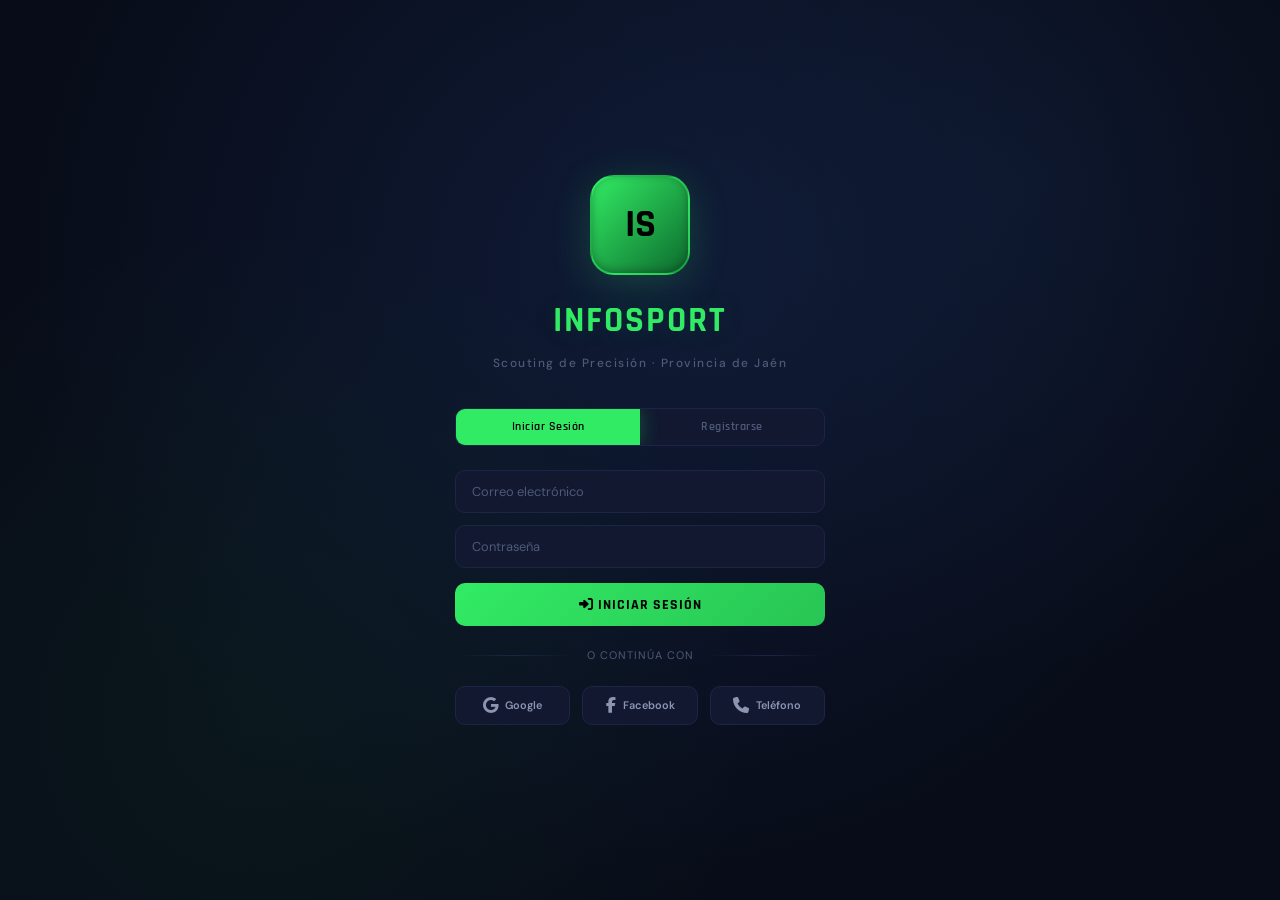
==== infosport/index.html @ 2493dd20 "feat: InfoSport v2 - Cara a Cara, Alertas Scouting, Solicitar Equipo, fondo cesped" ====
<!DOCTYPE html>
<html lang="es">
<head>
  <meta charset="UTF-8" />
  <meta name="viewport" content="width=device-width, initial-scale=1.0" />
  <title>InfoSport · Scouting de Precisión</title>
  <meta name="description" content="Plataforma de scouting de precisión y pasaporte digital para el fútbol base y sénior en la provincia de Jaén." />

  <!-- Google Fonts -->
  <link rel="preconnect" href="https://fonts.googleapis.com" />
  <link rel="preconnect" href="https://fonts.gstatic.com" crossorigin />
  <link href="https://fonts.googleapis.com/css2?family=Rajdhani:wght@400;500;600;700&family=DM+Sans:ital,opsz,wght@0,9..40,400;0,9..40,500;0,9..40,600;0,9..40,700;1,9..40,400&display=swap" rel="stylesheet" />

  <!-- Font Awesome 6 -->
  <link rel="stylesheet" href="https://cdnjs.cloudflare.com/ajax/libs/font-awesome/6.5.1/css/all.min.css" />

  <!-- App CSS -->
  <link rel="stylesheet" href="css/styles.css" />

  <!-- Favicon -->
  <link rel="icon" href="data:image/svg+xml,<svg xmlns='http://www.w3.org/2000/svg' viewBox='0 0 100 100'><text y='.9em' font-size='90'>⚽</text></svg>" />
</head>
<body>

<!-- ============ AUTH SCREEN ============ -->
<div class="auth-screen" id="auth-screen">
  <div class="auth-container">
    <div class="auth-logo">
      <div class="logo-placeholder">
        <!-- Hueco para <img src="logo.png"> -->
        IS
      </div>
      <h1>InfoSport</h1>
      <p>Scouting de Precisión · Provincia de Jaén</p>
    </div>

    <div class="auth-tabs">
      <button class="auth-tab active" data-auth-tab="login">Iniciar Sesión</button>
      <button class="auth-tab" data-auth-tab="register">Registrarse</button>
    </div>

    <!-- Login Form -->
    <form class="auth-form" id="auth-login-form">
      <input type="email" placeholder="Correo electrónico" required />
      <input type="password" placeholder="Contraseña" required />
      <button type="submit" class="auth-btn"><i class="fa-solid fa-right-to-bracket"></i> Iniciar Sesión</button>
    </form>

    <!-- Register Form (hidden initially) -->
    <form class="auth-form" id="auth-register-form" style="display:none;">
      <input type="text" placeholder="Nombre completo" required />
      <input type="email" placeholder="Correo electrónico" required />
      <input type="password" placeholder="Contraseña" required />
      <input type="password" placeholder="Confirmar contraseña" required />
      <select>
        <option value="">Selecciona tu rol</option>
        <option value="director">Director Deportivo / Club</option>
        <option value="jugador">Jugador / Familia</option>
        <option value="entrenador">Entrenador</option>
      </select>
      <button type="submit" class="auth-btn"><i class="fa-solid fa-user-plus"></i> Crear Cuenta</button>
    </form>

    <div class="auth-divider">o continúa con</div>

    <div class="auth-social">
      <button type="button" class="auth-social-btn" id="auth-google">
        <i class="fa-brands fa-google"></i>
        <span>Google</span>
      </button>
      <button type="button" class="auth-social-btn" id="auth-facebook">
        <i class="fa-brands fa-facebook-f"></i>
        <span>Facebook</span>
      </button>
      <button type="button" class="auth-social-btn" id="auth-phone">
        <i class="fa-solid fa-phone"></i>
        <span>Teléfono</span>
      </button>
    </div>
  </div>
</div>

<!-- ============ APP LAYOUT ============ -->
<div class="app-layout" style="display:none;" id="app-layout">

  <!-- ============ SIDEBAR ============ -->
  <aside class="sidebar">
    <div class="sidebar-brand">
      <div class="logo-icon">
        <!-- Hueco para <img src="logo.png" alt="InfoSport"> -->
        IS
      </div>
      <h1>InfoSport</h1>
    </div>

    <!-- Role Switcher -->
    <div class="role-switcher">
      <button class="role-btn active" data-role="director" onclick="App.switchRole('director')">
        <i class="fa-solid fa-briefcase"></i> Director
      </button>
      <button class="role-btn" data-role="jugador" onclick="App.switchRole('jugador')">
        <i class="fa-solid fa-futbol"></i> Jugador
      </button>
    </div>

    <nav class="sidebar-nav">
      <!-- Director Nav -->
      <div id="nav-director">
        <div class="nav-section-label">Principal</div>
        <div class="nav-item active" data-view="dashboard">
          <i class="fa-solid fa-gauge-high"></i>
          <span>Dashboard</span>
        </div>
        <div class="nav-item" data-view="scouting">
          <i class="fa-solid fa-binoculars"></i>
          <span>Scouting Pro</span>
          <span class="nav-badge" id="nav-badge-scouting">35</span>
        </div>

        <div class="nav-item" data-view="comparador">
          <i class="fa-solid fa-scale-balanced"></i>
          <span>Cara a Cara</span>
        </div>

        <div class="nav-section-label">Conexiones</div>
        <div class="nav-item" data-view="matchmaking">
          <i class="fa-solid fa-handshake"></i>
          <span>Matchmaking</span>
          <span class="nav-badge" id="nav-badge-matches">14</span>
        </div>

        <div class="nav-section-label">Servicios</div>
        <div class="nav-item" data-view="marketplace">
          <i class="fa-solid fa-store"></i>
          <span>Marketplace</span>
        </div>
      </div>

      <!-- Jugador Nav (hidden by default) -->
      <div id="nav-jugador" style="display:none;">
        <div class="nav-section-label">Mi Espacio</div>
        <div class="nav-item" data-view="passport">
          <i class="fa-solid fa-id-card"></i>
          <span>Mi Pasaporte</span>
        </div>
        <div class="nav-item" data-view="player-dashboard">
          <i class="fa-solid fa-chart-line"></i>
          <span>Mis Estadísticas</span>
        </div>

        <div class="nav-section-label">Conexiones</div>
        <div class="nav-item" data-view="player-matches">
          <i class="fa-solid fa-handshake"></i>
          <span>Mis Matches</span>
          <span class="nav-badge" id="nav-badge-player-matches">0</span>
        </div>

        <div class="nav-section-label">Servicios</div>
        <div class="nav-item" data-view="player-services">
          <i class="fa-solid fa-certificate"></i>
          <span>Mis Servicios</span>
        </div>
        <div class="nav-item" data-view="marketplace">
          <i class="fa-solid fa-store"></i>
          <span>Marketplace</span>
        </div>
      </div>
    </nav>

    <div class="sidebar-footer">
      <div class="user-card" id="sidebar-user-card">
        <div class="user-avatar" id="sidebar-avatar">DD</div>
        <div class="user-info">
          <div class="user-name" id="sidebar-name">Dir. Deportiva</div>
          <div class="user-role" id="sidebar-role">Real Jaén CF</div>
        </div>
      </div>
    </div>
  </aside>

  <!-- ============ MAIN CONTENT ============ -->
  <main class="main-content">

    <!-- Header -->
    <header class="top-header">
      <div class="header-left">
        <button class="hamburger" id="hamburger-btn"><i class="fa-solid fa-bars"></i></button>
        <div class="header-search">
          <i class="fa-solid fa-magnifying-glass"></i>
          <input type="text" id="global-search" placeholder="Buscar jugador por nombre..." />
        </div>
      </div>
      <div class="header-right">
        <button class="header-btn" title="Notificaciones" id="btn-notifications">
          <i class="fa-solid fa-bell"></i>
          <span class="notif-dot"></span>
        </button>
        <button class="header-btn" title="Configuración" id="btn-settings">
          <i class="fa-solid fa-gear"></i>
        </button>
      </div>
    </header>

    <!-- Page Content -->
    <div class="page-content">

      <!-- ========== DASHBOARD VIEW ========== -->
      <section class="view-section active" id="view-dashboard">
        <h2 class="page-title">Dashboard</h2>
        <p class="page-subtitle">Resumen general de la plataforma InfoSport · Provincia de Jaén</p>

        <div class="stats-row">
          <div class="stat-card">
            <div class="stat-icon green"><i class="fa-solid fa-users"></i></div>
            <div class="stat-info">
              <h3 id="stat-total">0</h3>
              <p>Jugadores Registrados</p>
              <div class="stat-trend up">↑ 18% este mes</div>
            </div>
          </div>
          <div class="stat-card">
            <div class="stat-icon blue"><i class="fa-solid fa-eye"></i></div>
            <div class="stat-info">
              <h3 id="stat-disponibles">0</h3>
              <p>Disponibles para clubes</p>
              <div class="stat-trend up">↑ 12% este mes</div>
            </div>
          </div>
          <div class="stat-card">
            <div class="stat-icon orange"><i class="fa-solid fa-medal"></i></div>
            <div class="stat-info">
              <h3 id="stat-sello">0</h3>
              <p>Sello Alto Rendimiento</p>
              <div class="stat-trend up">↑ 30% este mes</div>
            </div>
          </div>
          <div class="stat-card">
            <div class="stat-icon red"><i class="fa-solid fa-handshake"></i></div>
            <div class="stat-info">
              <h3 id="stat-matches">0</h3>
              <p>Matches Activos</p>
              <div class="stat-trend up">↑ 3 nuevos</div>
            </div>
          </div>
        </div>

        <div class="section-card">
          <div class="section-card-header">
            <h3><i class="fa-solid fa-fire"></i> Jugadores Destacados</h3>
            <button class="btn btn-sm btn-secondary" onclick="App.showView('scouting')">Ver todos <i class="fa-solid fa-arrow-right"></i></button>
          </div>
          <div class="section-card-body">
            <div class="players-grid" id="dashboard-players-grid"></div>
          </div>
        </div>
      </section>

      <!-- ========== SCOUTING VIEW ========== -->
      <section class="view-section" id="view-scouting">
        <h2 class="page-title">Buscador de Filtros Pro</h2>
        <p class="page-subtitle">El motor de scouting de precisión. Filtra por cualquier atributo técnico-deportivo.</p>

        <div class="filter-bar">
          <div class="filter-bar-title"><i class="fa-solid fa-sliders"></i> Filtros Avanzados</div>
          <div class="filter-grid">
            <div class="filter-group">
              <label>Nombre</label>
              <input type="text" id="filter-nombre" placeholder="Buscar..." />
            </div>
            <div class="filter-group">
              <label>Categoría</label>
              <select id="filter-categoria">
                <option value="">Todas</option>
                <option value="Alevín">Alevín</option>
                <option value="Infantil">Infantil</option>
                <option value="Cadete">Cadete</option>
                <option value="Juvenil">Juvenil</option>
                <option value="Sénior">Sénior</option>
              </select>
            </div>
            <div class="filter-group">
              <label>Posición</label>
              <select id="filter-posicion">
                <option value="">Todas</option>
                <option value="Portero">Portero</option>
                <option value="Central">Central</option>
                <option value="Lateral Derecho">Lateral Derecho</option>
                <option value="Lateral Izquierdo">Lateral Izquierdo</option>
                <option value="Mediocentro Defensivo">Mediocentro Defensivo</option>
                <option value="Mediocentro">Mediocentro</option>
                <option value="Interior Derecho">Interior Derecho</option>
                <option value="Interior Izquierdo">Interior Izquierdo</option>
                <option value="Mediapunta">Mediapunta</option>
                <option value="Extremo Derecho">Extremo Derecho</option>
                <option value="Extremo Izquierdo">Extremo Izquierdo</option>
                <option value="Delantero Centro">Delantero Centro</option>
                <option value="Segundo Delantero">Segundo Delantero</option>
              </select>
            </div>
            <div class="filter-group">
              <label>Localidad</label>
              <select id="filter-localidad">
                <option value="">Todas</option>
                <option value="Jaén">Jaén</option>
                <option value="Linares">Linares</option>
                <option value="Úbeda">Úbeda</option>
                <option value="Andújar">Andújar</option>
                <option value="Martos">Martos</option>
                <option value="Alcalá la Real">Alcalá la Real</option>
                <option value="Bailén">Bailén</option>
                <option value="Torredonjimeno">Torredonjimeno</option>
                <option value="La Carolina">La Carolina</option>
                <option value="Mancha Real">Mancha Real</option>
                <option value="Jódar">Jódar</option>
                <option value="Baeza">Baeza</option>
                <option value="Cazorla">Cazorla</option>
                <option value="Alcaudete">Alcaudete</option>
                <option value="Porcuna">Porcuna</option>
                <option value="Huelma">Huelma</option>
                <option value="Villacarrillo">Villacarrillo</option>
                <option value="Mengíbar">Mengíbar</option>
                <option value="Torreperogil">Torreperogil</option>
                <option value="Quesada">Quesada</option>
                <option value="Arjona">Arjona</option>
                <option value="Lopera">Lopera</option>
                <option value="Torredelcampo">Torredelcampo</option>
                <option value="Santisteban del Puerto">Santisteban del Puerto</option>
                <option value="Beas de Segura">Beas de Segura</option>
                <option value="Sabiote">Sabiote</option>
                <option value="Guarromán">Guarromán</option>
              </select>
            </div>
            <div class="filter-group">
              <label>Pierna</label>
              <select id="filter-pierna">
                <option value="">Todas</option>
                <option value="Derecha">Derecha</option>
                <option value="Izquierda">Izquierda</option>
                <option value="Ambidiestro">Ambidiestro</option>
              </select>
            </div>
            <div class="filter-group">
              <label>Sello</label>
              <select id="filter-sello">
                <option value="">Todos</option>
                <option value="gold">Alto Rendimiento</option>
                <option value="silver">En seguimiento</option>
                <option value="none">Sin sello</option>
              </select>
            </div>
            <div class="filter-group">
              <label>Goles mínimos</label>
              <input type="number" id="filter-goles-min" placeholder="0" min="0" />
            </div>
            <div class="filter-group">
              <label>Edad mínima</label>
              <input type="number" id="filter-edad-min" placeholder="12" min="8" max="40" />
            </div>
            <div class="filter-group">
              <label>Edad máxima</label>
              <input type="number" id="filter-edad-max" placeholder="35" min="8" max="40" />
            </div>
            <div class="filter-group" style="display:flex;align-items:flex-end;gap:0.5rem;padding-bottom:0.15rem;">
              <label class="toggle-switch">
                <input type="checkbox" id="filter-disponible" />
                <span class="toggle-slider"></span>
                <span class="toggle-label">Solo disponibles</span>
              </label>
            </div>
          </div>
          <div class="filter-actions">
            <button class="btn btn-primary" id="btn-filter-search"><i class="fa-solid fa-magnifying-glass"></i> Buscar</button>
            <button class="btn btn-secondary" id="btn-filter-reset"><i class="fa-solid fa-rotate-left"></i> Limpiar</button>
            <button class="btn btn-blue" id="btn-create-alert"><i class="fa-solid fa-bell"></i> Crear Alerta de Scouting</button>
          </div>
        </div>

        <!-- Active Scouting Alerts -->
        <div id="scouting-alerts-container" style="margin-bottom:1.25rem;"></div>

        <div class="results-info">
          <div class="results-count" id="results-count">Se encontraron <strong>0</strong> jugadores</div>
        </div>
        <div class="players-grid" id="scouting-players-grid"></div>
      </section>

      <!-- ========== COMPARADOR (CARA A CARA) VIEW ========== -->
      <section class="view-section" id="view-comparador"></section>

      <!-- ========== PROFILE VIEW ========== -->
      <section class="view-section" id="view-profile"></section>

      <!-- ========== MATCHMAKING VIEW ========== -->
      <section class="view-section" id="view-matchmaking">
        <h2 class="page-title">Zona de Contacto</h2>
        <p class="page-subtitle">Matchmaking entre jugadores y clubes. Gestiona solicitudes y chats privados.</p>

        <div class="stats-row" style="margin-bottom:1.5rem;" id="matchmaking-stats-row"></div>
        <div class="matchmaking-grid" id="matchmaking-grid-view"></div>
      </section>

      <!-- ========== MARKETPLACE VIEW ========== -->
      <section class="view-section" id="view-marketplace">
        <h2 class="page-title">Directorio de Servicios InfoSport</h2>
        <p class="page-subtitle">Servicios técnico-deportivos de partners certificados. Contrátalos para desbloquear el Sello de Alto Rendimiento.</p>

        <div class="stats-row" style="margin-bottom:1.5rem;">
          <div class="stat-card">
            <div class="stat-icon green"><i class="fa-solid fa-store"></i></div>
            <div class="stat-info"><h3>6</h3><p>Servicios disponibles</p></div>
          </div>
          <div class="stat-card">
            <div class="stat-icon blue"><i class="fa-solid fa-handshake-angle"></i></div>
            <div class="stat-info"><h3>6</h3><p>Partners certificados</p></div>
          </div>
          <div class="stat-card">
            <div class="stat-icon orange"><i class="fa-solid fa-lock-open"></i></div>
            <div class="stat-info"><h3>3</h3><p>Desbloquean Sello</p></div>
          </div>
        </div>
        <div class="marketplace-grid" id="marketplace-grid"></div>
      </section>

      <!-- ========== PLAYER PASSPORT VIEW ========== -->
      <section class="view-section" id="view-passport"></section>

      <!-- ========== PLAYER DASHBOARD VIEW ========== -->
      <section class="view-section" id="view-player-dashboard"></section>

      <!-- ========== PLAYER MATCHES VIEW ========== -->
      <section class="view-section" id="view-player-matches"></section>

      <!-- ========== PLAYER SERVICES VIEW ========== -->
      <section class="view-section" id="view-player-services"></section>

      <!-- ========== LEGAL VIEW ========== -->
      <section class="view-section" id="view-legal">
        <button class="back-btn" onclick="App.goBack()"><i class="fa-solid fa-arrow-left"></i> Volver</button>
        <h2 class="page-title">Aviso Legal</h2>
        <p class="page-subtitle">Información legal, privacidad y condiciones de uso de InfoSport.</p>

        <div class="section-card">
          <div class="section-card-body">
            <div class="legal-content">

              <h2><i class="fa-solid fa-building"></i> Quiénes Somos</h2>
              <p>InfoSport es una plataforma digital de scouting de precisión y pasaporte deportivo, diseñada para conectar a jugadores, clubes, entrenadores y profesionales del fútbol base y sénior en la provincia de Jaén (Andalucía, España).</p>
              <p>Nuestra misión es democratizar el acceso a las oportunidades deportivas, proporcionando herramientas tecnológicas de nivel profesional que permitan a cada jugador, independientemente de su localidad o recursos, ser visible para los clubes y acceder a servicios técnico-deportivos de calidad.</p>
              <p>InfoSport nace con la vocación de transformar el ecosistema del fútbol provincial, aportando transparencia, datos y tecnología al proceso de captación y desarrollo de talento.</p>

              <h2><i class="fa-solid fa-copyright"></i> Derechos de Autor (Copyright)</h2>
              <p>© 2026 InfoSport. Todos los derechos reservados.</p>
              <p>El contenido de esta plataforma, incluyendo pero no limitado a: textos, gráficos, logotipos, iconos, imágenes, clips de audio y vídeo, compilaciones de datos, software y su diseño, está protegido por las leyes de propiedad intelectual e industrial vigentes en España y en la Unión Europea.</p>
              <p>Queda expresamente prohibida la reproducción, distribución, comunicación pública o transformación, total o parcial, del contenido de esta plataforma sin la autorización expresa y por escrito de InfoSport, salvo en los casos previstos legalmente.</p>
              <h3>Marcas registradas</h3>
              <p>InfoSport, el logotipo de InfoSport, "Scouting de Precisión", "Pasaporte Digital" y "Sello de Alto Rendimiento" son marcas o denominaciones de InfoSport. El uso no autorizado de estas marcas está prohibido.</p>

              <h2><i class="fa-solid fa-shield-halved"></i> Política de Privacidad</h2>
              <p>En InfoSport nos tomamos muy en serio la protección de los datos personales de nuestros usuarios. Esta política describe cómo recopilamos, usamos, almacenamos y protegemos la información personal, en cumplimiento del Reglamento General de Protección de Datos (RGPD - UE 2016/679) y la Ley Orgánica 3/2018 de Protección de Datos Personales y garantía de los derechos digitales (LOPDGDD).</p>

              <h3>Responsable del tratamiento</h3>
              <p>InfoSport · Provincia de Jaén, Andalucía, España.<br>Contacto de protección de datos: <a href="mailto:privacidad@infosport.es">privacidad@infosport.es</a></p>

              <h3>Datos que recopilamos</h3>
              <ul>
                <li><strong>Datos de identificación:</strong> Nombre, apellidos, fecha de nacimiento, localidad, fotografía (opcional).</li>
                <li><strong>Datos deportivos:</strong> Posición, categoría, historial de equipos, estadísticas de rendimiento, valoraciones de entrenadores, multimedia deportiva.</li>
                <li><strong>Datos de contacto:</strong> Correo electrónico, teléfono (opcional).</li>
                <li><strong>Datos de navegación:</strong> Dirección IP, tipo de navegador, páginas visitadas, hora de acceso (con fines analíticos y de seguridad).</li>
                <li><strong>Datos de clubes:</strong> Nombre del club, categorías, necesidades de plantilla, datos de contacto del responsable deportivo.</li>
              </ul>

              <h3>Finalidad del tratamiento</h3>
              <ul>
                <li>Gestión de perfiles deportivos (pasaporte digital del jugador).</li>
                <li>Funcionamiento del sistema de matchmaking entre jugadores y clubes.</li>
                <li>Prestación de servicios de scouting y análisis deportivo.</li>
                <li>Gestión del Marketplace de servicios técnico-deportivos.</li>
                <li>Comunicaciones relacionadas con la plataforma y sus servicios.</li>
                <li>Mejora continua de la experiencia de usuario y la plataforma.</li>
              </ul>

              <h3>Base legal del tratamiento</h3>
              <p>El tratamiento de datos se fundamenta en: (a) el consentimiento del usuario al registrarse y aceptar estas condiciones; (b) la ejecución del contrato de prestación de servicios; (c) el interés legítimo de InfoSport en mejorar sus servicios.</p>

              <h3>Conservación de datos</h3>
              <p>Los datos personales se conservarán mientras el usuario mantenga su cuenta activa en la plataforma. Una vez solicitada la baja, los datos serán eliminados en un plazo máximo de 30 días, salvo que exista obligación legal de conservarlos durante un período determinado.</p>

              <h3>Derechos del usuario</h3>
              <p>De conformidad con el RGPD, los usuarios tienen derecho a:</p>
              <ul>
                <li><strong>Acceso:</strong> Conocer qué datos personales se tratan.</li>
                <li><strong>Rectificación:</strong> Corregir datos inexactos o incompletos.</li>
                <li><strong>Supresión:</strong> Solicitar la eliminación de sus datos ("derecho al olvido").</li>
                <li><strong>Limitación:</strong> Restringir el tratamiento en determinadas circunstancias.</li>
                <li><strong>Portabilidad:</strong> Recibir sus datos en un formato estructurado e interoperable.</li>
                <li><strong>Oposición:</strong> Oponerse al tratamiento de sus datos por motivos legítimos.</li>
              </ul>
              <p>Para ejercer cualquiera de estos derechos, contacte con nosotros en: <a href="mailto:privacidad@infosport.es">privacidad@infosport.es</a></p>

              <h2><i class="fa-solid fa-database"></i> Manejo de Datos de Jugadores y Clubes</h2>
              <p>InfoSport actúa como plataforma intermediaria que facilita la conexión entre jugadores y clubes. En este contexto:</p>
              <ul>
                <li>Los datos deportivos de los jugadores (estadísticas, valoraciones, multimedia) son proporcionados por los propios usuarios, sus tutores legales (en el caso de menores) o por los clubes/entrenadores autorizados.</li>
                <li>Los jugadores tienen control total sobre la visibilidad de su perfil. Pueden activar o desactivar su visibilidad para los clubes en cualquier momento.</li>
                <li>Las valoraciones del "Muro del Entrenador" solo se publican con conocimiento del jugador y/o sus tutores.</li>
                <li>El sistema de matchmaking nunca comparte datos de contacto personales sin el consentimiento explícito de ambas partes.</li>
                <li>Los datos de menores de edad (menores de 14 años según la LOPDGDD) requieren el consentimiento expreso de sus padres o tutores legales para su tratamiento.</li>
                <li>InfoSport no vende ni cede datos personales a terceros con fines comerciales.</li>
              </ul>

              <h3>Seguridad de los datos</h3>
              <p>InfoSport implementa medidas técnicas y organizativas apropiadas para garantizar la seguridad de los datos personales, incluyendo cifrado de datos en tránsito (SSL/TLS), control de accesos, copias de seguridad periódicas y auditorías de seguridad.</p>

              <h3>Cookies</h3>
              <p>Esta plataforma utiliza cookies técnicas necesarias para su funcionamiento. No se utilizan cookies de seguimiento publicitario de terceros. Las cookies de análisis, en caso de implementarse, serán anonimizadas y solo se activarán con el consentimiento previo del usuario.</p>

              <p style="margin-top:2rem;padding:1rem;background:rgba(50,235,100,0.06);border:1px solid rgba(50,235,100,0.15);border-radius:8px;font-size:0.8rem;color:var(--text-secondary);">
                <strong style="color:var(--accent);">Última actualización:</strong> 8 de marzo de 2026. InfoSport se reserva el derecho de modificar esta política de privacidad y aviso legal para adaptarla a cambios legislativos o de funcionalidad. Cualquier modificación será comunicada a los usuarios a través de la plataforma.
              </p>
            </div>
          </div>
        </div>
      </section>

    </div><!-- .page-content -->

    <!-- Footer -->
    <footer class="app-footer">
      <span>© 2026 InfoSport · Scouting de Precisión · Provincia de Jaén</span>
      &nbsp;·&nbsp;
      <a href="#" onclick="App.showView('legal'); return false;">Aviso Legal</a>
    </footer>

  </main>
</div><!-- .app-layout -->

<!-- ============ NOTIFICATIONS PANEL ============ -->
<div class="notifications-backdrop" id="notifications-backdrop"></div>
<div class="notifications-panel" id="notifications-panel">
  <div class="notifications-header">
    <h3><i class="fa-solid fa-bell"></i> Notificaciones</h3>
    <button class="notifications-close" id="notifications-close">&times;</button>
  </div>
  <div class="notifications-list" id="notifications-list"></div>
</div>

<!-- ============ SETTINGS OVERLAY ============ -->
<div class="settings-overlay" id="settings-overlay">
  <div class="settings-panel">
    <div class="settings-header">
      <h2><i class="fa-solid fa-gear"></i> Configuración</h2>
      <button class="settings-close" id="settings-close">&times;</button>
    </div>
    <div class="settings-body">
      <div class="settings-section">
        <div class="settings-section-title">Cuenta</div>
        <div class="settings-item">
          <div class="settings-item-info">
            <i class="fa-solid fa-user"></i>
            <div><div class="item-label">Perfil</div><div class="item-desc">Nombre, foto y datos de cuenta</div></div>
          </div>
          <div class="settings-item-action"><i class="fa-solid fa-chevron-right"></i></div>
        </div>
        <div class="settings-item">
          <div class="settings-item-info">
            <i class="fa-solid fa-envelope"></i>
            <div><div class="item-label">Correo electrónico</div><div class="item-desc">direccion@realjean.es</div></div>
          </div>
          <div class="settings-item-action"><i class="fa-solid fa-chevron-right"></i></div>
        </div>
        <div class="settings-item">
          <div class="settings-item-info">
            <i class="fa-solid fa-key"></i>
            <div><div class="item-label">Cambiar contraseña</div><div class="item-desc">Actualiza tu contraseña de acceso</div></div>
          </div>
          <div class="settings-item-action"><i class="fa-solid fa-chevron-right"></i></div>
        </div>
      </div>

      <div class="settings-section">
        <div class="settings-section-title">Notificaciones</div>
        <div class="settings-item">
          <div class="settings-item-info">
            <i class="fa-solid fa-bell"></i>
            <div><div class="item-label">Push notifications</div><div class="item-desc">Recibir avisos en el navegador</div></div>
          </div>
          <div class="settings-item-action">
            <label class="toggle-switch"><input type="checkbox" checked /><span class="toggle-slider"></span></label>
          </div>
        </div>
        <div class="settings-item">
          <div class="settings-item-info">
            <i class="fa-solid fa-envelope-open"></i>
            <div><div class="item-label">Notificaciones por email</div><div class="item-desc">Resumen diario de actividad</div></div>
          </div>
          <div class="settings-item-action">
            <label class="toggle-switch"><input type="checkbox" /><span class="toggle-slider"></span></label>
          </div>
        </div>
        <div class="settings-item">
          <div class="settings-item-info">
            <i class="fa-solid fa-handshake"></i>
            <div><div class="item-label">Alertas de matchmaking</div><div class="item-desc">Nuevas solicitudes y matches</div></div>
          </div>
          <div class="settings-item-action">
            <label class="toggle-switch"><input type="checkbox" checked /><span class="toggle-slider"></span></label>
          </div>
        </div>
      </div>

      <div class="settings-section">
        <div class="settings-section-title">Privacidad</div>
        <div class="settings-item">
          <div class="settings-item-info">
            <i class="fa-solid fa-eye"></i>
            <div><div class="item-label">Visibilidad del perfil</div><div class="item-desc">Controla quién puede ver tu información</div></div>
          </div>
          <div class="settings-item-action">
            <select><option>Público</option><option>Solo clubes</option><option>Privado</option></select>
          </div>
        </div>
        <div class="settings-item">
          <div class="settings-item-info">
            <i class="fa-solid fa-shield-halved"></i>
            <div><div class="item-label">Datos deportivos</div><div class="item-desc">Compartir estadísticas con clubes</div></div>
          </div>
          <div class="settings-item-action">
            <label class="toggle-switch"><input type="checkbox" checked /><span class="toggle-slider"></span></label>
          </div>
        </div>
        <div class="settings-item">
          <div class="settings-item-info">
            <i class="fa-solid fa-download"></i>
            <div><div class="item-label">Exportar mis datos</div><div class="item-desc">Descarga toda tu información (RGPD)</div></div>
          </div>
          <div class="settings-item-action"><i class="fa-solid fa-chevron-right"></i></div>
        </div>
      </div>

      <div class="settings-section">
        <div class="settings-section-title">Apariencia</div>
        <div class="settings-item">
          <div class="settings-item-info">
            <i class="fa-solid fa-palette"></i>
            <div><div class="item-label">Tema</div><div class="item-desc">Modo oscuro por defecto</div></div>
          </div>
          <div class="settings-item-action">
            <select><option>Oscuro</option><option>Claro</option><option>Sistema</option></select>
          </div>
        </div>
        <div class="settings-item">
          <div class="settings-item-info">
            <i class="fa-solid fa-language"></i>
            <div><div class="item-label">Idioma</div><div class="item-desc">Idioma de la interfaz</div></div>
          </div>
          <div class="settings-item-action">
            <select><option>Español</option><option>English</option></select>
          </div>
        </div>
      </div>

      <div class="settings-section">
        <div class="settings-section-title">Soporte</div>
        <div class="settings-item">
          <div class="settings-item-info">
            <i class="fa-solid fa-circle-question"></i>
            <div><div class="item-label">Centro de ayuda</div><div class="item-desc">Preguntas frecuentes y tutoriales</div></div>
          </div>
          <div class="settings-item-action"><i class="fa-solid fa-chevron-right"></i></div>
        </div>
        <div class="settings-item">
          <div class="settings-item-info">
            <i class="fa-solid fa-bug"></i>
            <div><div class="item-label">Reportar un problema</div><div class="item-desc">Enviar feedback al equipo técnico</div></div>
          </div>
          <div class="settings-item-action"><i class="fa-solid fa-chevron-right"></i></div>
        </div>
        <div class="settings-item">
          <div class="settings-item-info">
            <i class="fa-solid fa-scale-balanced"></i>
            <div><div class="item-label">Aviso legal</div><div class="item-desc">Privacidad, copyright y condiciones</div></div>
          </div>
          <div class="settings-item-action"><i class="fa-solid fa-chevron-right" onclick="App.showView('legal'); document.getElementById('settings-overlay').classList.remove('open');"></i></div>
        </div>
      </div>

      <div class="settings-section">
        <div class="settings-section-title">Sesión</div>
        <div class="settings-item">
          <div class="settings-item-info">
            <i class="fa-solid fa-right-from-bracket" style="color:var(--danger)"></i>
            <div><div class="item-label" style="color:var(--danger)">Cerrar sesión</div><div class="item-desc">Salir de tu cuenta de InfoSport</div></div>
          </div>
          <div class="settings-item-action"><i class="fa-solid fa-chevron-right" style="color:var(--danger)" onclick="App.logout()"></i></div>
        </div>
      </div>
    </div>
  </div>
</div>

<!-- Toast Container -->
<div class="toast-container" id="toast-container"></div>

<!-- Modal Overlay -->
<div class="modal-overlay" id="modal-overlay">
  <div class="modal-box">
    <div class="modal-header">
      <h3 id="modal-title">Modal</h3>
      <button class="modal-close" onclick="document.getElementById('modal-overlay').classList.remove('active')">&times;</button>
    </div>
    <div class="modal-body" id="modal-body"></div>
    <div class="modal-footer">
      <button class="btn btn-secondary" onclick="document.getElementById('modal-overlay').classList.remove('active')">Cerrar</button>
    </div>
  </div>
</div>

<!-- Scripts -->
<script src="js/data.js"></script>
<script src="js/app.js"></script>

</body>
</html>
---- infosport/css/styles.css ----
/* ============================================
   InfoSport – Scouting de Precisión v2.1
   Theme: Deep Navy + Neon Green (#32eb64)
   Fonts: Rajdhani (headings) + DM Sans (body)
   Premium Sport-Tech Design System
   ============================================ */

/* ---------- CSS Variables ---------- */
:root {
  --bg-primary: #080c18;
  --bg-secondary: #0d1224;
  --bg-card: #111830;
  --bg-card-hover: #161f3d;
  --bg-input: #0e1429;
  --border-color: #1c2545;
  --border-glow: #243060;
  --accent: #32eb64;
  --accent-dark: #28c554;
  --accent-soft: #2ad45a;
  --accent-glow: rgba(50, 235, 100, 0.3);
  --accent-glow-lg: rgba(50, 235, 100, 0.15);
  --accent-secondary: #448aff;
  --accent-secondary-glow: rgba(68, 138, 255, 0.25);
  --danger: #ff5252;
  --warning: #ffc107;
  --success: #32eb64;
  --text-primary: #e8ecf4;
  --text-secondary: #8b95b0;
  --text-muted: #4e5a78;
  --sidebar-width: 270px;
  --header-height: 68px;
  --radius: 14px;
  --radius-sm: 10px;
  --radius-xs: 6px;
  --shadow: 0 4px 30px rgba(0, 0, 0, 0.4);
  --shadow-lg: 0 12px 48px rgba(0, 0, 0, 0.55);
  --shadow-glow: 0 0 40px rgba(50, 235, 100, 0.08);
  --transition: 0.28s cubic-bezier(0.4, 0, 0.2, 1);
  --font-heading: 'Rajdhani', 'Segoe UI', system-ui, sans-serif;
  --font-body: 'DM Sans', 'Segoe UI', system-ui, sans-serif;
}

/* ---------- Reset & Base ---------- */
*, *::before, *::after { margin: 0; padding: 0; box-sizing: border-box; }
html { font-size: 14px; scroll-behavior: smooth; }

body {
  font-family: var(--font-body);
  background: var(--bg-primary);
  color: var(--text-primary);
  line-height: 1.6;
  min-height: 100vh;
  overflow-x: hidden;
  -webkit-font-smoothing: antialiased;
}

/* Football pitch texture — subtle professional background */
.app-layout {
  background:
    radial-gradient(ellipse at 50% -20%, rgba(50,235,100,0.06) 0%, transparent 55%),
    radial-gradient(ellipse at 80% 100%, rgba(68,138,255,0.04) 0%, transparent 50%),
    repeating-linear-gradient(
      90deg,
      transparent 0px, transparent 60px,
      rgba(50,235,100,0.012) 60px, rgba(50,235,100,0.012) 62px
    ),
    repeating-linear-gradient(
      0deg,
      transparent 0px, transparent 60px,
      rgba(50,235,100,0.012) 60px, rgba(50,235,100,0.012) 62px
    ),
    var(--bg-primary);
  background-attachment: fixed;
}

a { color: var(--accent); text-decoration: none; transition: var(--transition); }
a:hover { color: var(--accent-dark); text-shadow: 0 0 12px var(--accent-glow); }
img { max-width: 100%; display: block; }
button { cursor: pointer; font-family: var(--font-body); border: none; outline: none; }
input, select, textarea { font-family: var(--font-body); outline: none; border: none; }

h1, h2, h3, h4, h5, h6, .page-title, .sidebar-brand h1, .auth-logo h1 {
  font-family: var(--font-heading);
  letter-spacing: 0.5px;
}

::-webkit-scrollbar { width: 7px; height: 7px; }
::-webkit-scrollbar-track { background: var(--bg-primary); }
::-webkit-scrollbar-thumb { background: var(--border-color); border-radius: 4px; }
::-webkit-scrollbar-thumb:hover { background: var(--text-muted); }

::selection { background: rgba(50, 235, 100, 0.25); color: #fff; }

/* ============================================
   AUTH SCREEN
   ============================================ */
.auth-screen {
  position: fixed; inset: 0; z-index: 9999;
  background: radial-gradient(ellipse at 50% 30%, #0f1a35 0%, #080c18 70%);
  display: flex; align-items: center; justify-content: center;
  flex-direction: column;
  transition: opacity 0.5s ease, visibility 0.5s ease;
}
.auth-screen::before {
  content: '';
  position: absolute; inset: 0;
  background:
    radial-gradient(circle at 20% 80%, rgba(50,235,100,0.05), transparent 40%),
    radial-gradient(circle at 80% 20%, rgba(68,138,255,0.05), transparent 40%);
  pointer-events: none;
}
.auth-screen.hidden { opacity: 0; visibility: hidden; pointer-events: none; }

.auth-container {
  width: 100%; max-width: 440px; padding: 2.5rem;
  text-align: center; position: relative; z-index: 1;
}

.auth-logo { margin-bottom: 2.5rem; }
.auth-logo .logo-placeholder {
  width: 100px; height: 100px;
  margin: 0 auto 1.25rem;
  border-radius: 24px;
  background: linear-gradient(135deg, var(--accent), #0d6b2e);
  display: flex; align-items: center; justify-content: center;
  font-size: 2.8rem; font-weight: 700; color: #000;
  font-family: var(--font-heading);
  border: 2px solid rgba(50,235,100,0.4);
  box-shadow: 0 8px 40px rgba(50,235,100,0.2), inset 0 -2px 8px rgba(0,0,0,0.3);
}
.auth-logo h1 {
  font-size: 2.5rem; font-weight: 700;
  letter-spacing: 2px; color: var(--accent);
  text-transform: uppercase;
  text-shadow: 0 0 30px rgba(50,235,100,0.15);
}
.auth-logo p {
  font-size: 0.85rem; color: var(--text-muted);
  margin-top: 0.35rem; letter-spacing: 1.5px; font-weight: 500;
}

.auth-tabs {
  display: flex; margin-bottom: 1.75rem;
  border-radius: var(--radius-sm); overflow: hidden;
  border: 1px solid var(--border-color);
  background: var(--bg-card);
}
.auth-tab {
  flex: 1; padding: 0.75rem;
  background: transparent; color: var(--text-muted);
  font-weight: 600; font-size: 0.88rem;
  font-family: var(--font-heading);
  letter-spacing: 0.5px;
  transition: var(--transition);
}
.auth-tab.active {
  background: var(--accent); color: #000;
  box-shadow: 0 0 20px var(--accent-glow);
}
.auth-tab:hover:not(.active) { color: var(--text-secondary); }

.auth-form { display: flex; flex-direction: column; gap: 0.85rem; }
.auth-form input, .auth-form select {
  width: 100%; padding: 0.85rem 1.15rem;
  background: var(--bg-card); border: 1px solid var(--border-color);
  border-radius: var(--radius-sm); color: var(--text-primary);
  font-size: 0.92rem; transition: var(--transition);
}
.auth-form input::placeholder { color: var(--text-muted); }
.auth-form input:focus, .auth-form select:focus {
  border-color: var(--accent);
  box-shadow: 0 0 0 3px var(--accent-glow), 0 0 20px rgba(50,235,100,0.06);
  background: var(--bg-card-hover);
}
.auth-form select { cursor: pointer; }
.auth-form select option { background: var(--bg-secondary); }

.auth-btn {
  width: 100%; padding: 0.9rem;
  background: linear-gradient(135deg, var(--accent), var(--accent-dark));
  color: #000; font-weight: 700; font-size: 1rem;
  font-family: var(--font-heading);
  letter-spacing: 1px; text-transform: uppercase;
  border-radius: var(--radius-sm); transition: var(--transition);
  margin-top: 0.25rem;
}
.auth-btn:hover {
  background: linear-gradient(135deg, var(--accent-dark), var(--accent));
  box-shadow: 0 0 35px var(--accent-glow), 0 4px 20px rgba(0,0,0,0.3);
  transform: translateY(-1px);
}

.auth-divider {
  display: flex; align-items: center; gap: 1rem;
  margin: 1.5rem 0; color: var(--text-muted);
  font-size: 0.78rem; text-transform: uppercase; letter-spacing: 1px;
}
.auth-divider::before, .auth-divider::after {
  content: ''; flex: 1; height: 1px;
  background: linear-gradient(90deg, transparent, var(--border-color), transparent);
}

.auth-social { display: flex; gap: 0.85rem; }
.auth-social-btn {
  flex: 1; padding: 0.75rem;
  background: var(--bg-card); border: 1px solid var(--border-color);
  border-radius: var(--radius-sm); color: var(--text-secondary);
  font-size: 1.15rem; display: flex; align-items: center;
  justify-content: center; gap: 0.5rem; transition: var(--transition);
}
.auth-social-btn:hover {
  border-color: var(--accent); color: var(--accent);
  box-shadow: 0 0 20px rgba(50,235,100,0.08);
  background: var(--bg-card-hover);
}
.auth-social-btn span { font-size: 0.78rem; font-weight: 600; }

/* ============================================
   LAYOUT
   ============================================ */
.app-layout { display: flex; min-height: 100vh; }

/* ---------- Sidebar ---------- */
.sidebar {
  position: fixed; top: 0; left: 0;
  width: var(--sidebar-width); height: 100vh;
  background: linear-gradient(180deg, #0d1228 0%, #091020 100%);
  border-right: 1px solid var(--border-color);
  display: flex; flex-direction: column;
  z-index: 100; transition: transform var(--transition);
}

.sidebar-brand {
  height: var(--header-height);
  display: flex; align-items: center;
  padding: 0 1.5rem;
  border-bottom: 1px solid var(--border-color);
  gap: 0.85rem;
  background: linear-gradient(135deg, rgba(50,235,100,0.04), transparent);
}
.sidebar-brand .logo-icon {
  width: 40px; height: 40px;
  border-radius: 12px; overflow: hidden;
  display: flex; align-items: center; justify-content: center;
  flex-shrink: 0;
  background: linear-gradient(135deg, var(--accent), #0d6b2e);
  font-size: 1.15rem; font-weight: 700; color: #000;
  font-family: var(--font-heading);
  box-shadow: 0 2px 12px rgba(50,235,100,0.2);
}
.sidebar-brand .logo-icon img { width: 100%; height: 100%; object-fit: cover; }
.sidebar-brand h1 {
  font-size: 1.35rem; font-weight: 700; letter-spacing: 1.5px;
  color: var(--accent); text-transform: uppercase;
}

.sidebar-nav { flex: 1; padding: 1.25rem 0; overflow-y: auto; }

.nav-section-label {
  padding: 1rem 1.5rem 0.5rem;
  font-size: 0.6rem; font-weight: 700;
  font-family: var(--font-heading);
  text-transform: uppercase; letter-spacing: 2.5px;
  color: var(--text-muted);
}

.nav-item {
  display: flex; align-items: center; gap: 0.85rem;
  padding: 0.75rem 1.5rem; margin: 0 0.75rem;
  color: var(--text-secondary); font-size: 0.92rem; font-weight: 500;
  cursor: pointer; transition: var(--transition);
  position: relative; border-radius: var(--radius-sm);
}
.nav-item:hover {
  color: var(--text-primary);
  background: rgba(50,235,100,0.04);
}
.nav-item.active {
  color: var(--accent);
  background: rgba(50,235,100,0.08);
  box-shadow: inset 3px 0 0 var(--accent);
  font-weight: 600;
}
.nav-item i { width: 22px; text-align: center; font-size: 1.05rem; }
.nav-item .nav-badge {
  margin-left: auto;
  background: linear-gradient(135deg, var(--accent), var(--accent-dark));
  color: #000; font-size: 0.65rem; font-weight: 700;
  font-family: var(--font-heading);
  padding: 2px 9px; border-radius: 10px;
  box-shadow: 0 0 10px rgba(50,235,100,0.15);
}

.sidebar-footer { padding: 1.15rem 1.5rem; border-top: 1px solid var(--border-color); }
.sidebar-footer .user-card { display: flex; align-items: center; gap: 0.85rem; }
.sidebar-footer .user-avatar {
  width: 40px; height: 40px; border-radius: 50%;
  background: linear-gradient(135deg, var(--accent), #0d6b2e);
  display: flex; align-items: center; justify-content: center;
  font-weight: 700; font-size: 0.9rem; color: #000;
  font-family: var(--font-heading);
  flex-shrink: 0; box-shadow: 0 2px 10px rgba(50,235,100,0.15);
}
.sidebar-footer .user-info { flex: 1; min-width: 0; }
.sidebar-footer .user-name {
  font-size: 0.88rem; font-weight: 600; color: var(--text-primary);
  white-space: nowrap; overflow: hidden; text-overflow: ellipsis;
}
.sidebar-footer .user-role { font-size: 0.72rem; color: var(--text-muted); }

/* ---------- Main Content ---------- */
.main-content {
  margin-left: var(--sidebar-width); flex: 1;
  min-height: 100vh; display: flex; flex-direction: column;
}

/* ---------- Header ---------- */
.top-header {
  height: var(--header-height);
  background: rgba(13, 18, 36, 0.85);
  backdrop-filter: blur(16px); -webkit-backdrop-filter: blur(16px);
  border-bottom: 1px solid var(--border-color);
  display: flex; align-items: center; justify-content: space-between;
  padding: 0 2rem; position: sticky; top: 0; z-index: 50;
}
.header-left { display: flex; align-items: center; gap: 1rem; }
.hamburger {
  display: none; background: none;
  color: var(--text-secondary); font-size: 1.3rem; padding: 0.25rem;
}

.header-search { position: relative; }
.header-search input {
  width: 340px; padding: 0.6rem 1rem 0.6rem 2.6rem;
  background: var(--bg-card); border: 1px solid var(--border-color);
  border-radius: 50px; color: var(--text-primary); font-size: 0.88rem;
  transition: var(--transition);
}
.header-search input::placeholder { color: var(--text-muted); }
.header-search input:focus {
  border-color: var(--accent);
  box-shadow: 0 0 0 3px var(--accent-glow), 0 0 20px rgba(50,235,100,0.05);
  background: var(--bg-card-hover);
  width: 400px;
}
.header-search i {
  position: absolute; left: 1rem; top: 50%; transform: translateY(-50%);
  color: var(--text-muted); font-size: 0.88rem;
}

.header-right { display: flex; align-items: center; gap: 0.85rem; }
.header-btn {
  width: 42px; height: 42px; border-radius: 50%;
  background: var(--bg-card); border: 1px solid var(--border-color);
  color: var(--text-secondary); display: flex; align-items: center; justify-content: center;
  font-size: 1.05rem; transition: var(--transition); position: relative;
}
.header-btn:hover {
  border-color: var(--accent); color: var(--accent);
  box-shadow: 0 0 20px rgba(50,235,100,0.1);
  background: var(--bg-card-hover);
}
.header-btn .notif-dot {
  position: absolute; width: 9px; height: 9px;
  background: var(--danger); border-radius: 50%;
  top: 8px; right: 8px;
  box-shadow: 0 0 8px rgba(255,82,82,0.5);
  animation: pulse-dot 2s infinite;
}
@keyframes pulse-dot {
  0%, 100% { box-shadow: 0 0 4px rgba(255,82,82,0.4); }
  50% { box-shadow: 0 0 12px rgba(255,82,82,0.7); }
}

/* ---------- Page Content ---------- */
.page-content { flex: 1; padding: 2rem 2.5rem; }

.page-title {
  font-family: var(--font-heading);
  font-size: 1.75rem; font-weight: 700;
  letter-spacing: 1px; margin-bottom: 0.3rem;
  text-transform: uppercase;
}

.page-subtitle {
  color: var(--text-secondary); font-size: 0.92rem;
  margin-bottom: 2rem; line-height: 1.5;
}

.view-section { display: none; }
.view-section.active { display: block; animation: fadeInView 0.35s ease; }
@keyframes fadeInView {
  from { opacity: 0; transform: translateY(8px); }
  to { opacity: 1; transform: translateY(0); }
}

/* ---------- Stats Row ---------- */
.stats-row {
  display: grid; grid-template-columns: repeat(auto-fit, minmax(230px, 1fr));
  gap: 1.15rem; margin-bottom: 2rem;
}
.stat-card {
  background: linear-gradient(135deg, var(--bg-card) 0%, var(--bg-card-hover) 100%);
  border: 1px solid var(--border-color);
  border-radius: var(--radius); padding: 1.35rem;
  display: flex; align-items: center; gap: 1.15rem;
  transition: var(--transition); position: relative; overflow: hidden;
}
.stat-card::before {
  content: ''; position: absolute; top: 0; left: 0; right: 0; height: 2px;
  background: linear-gradient(90deg, transparent, var(--accent), transparent);
  opacity: 0; transition: var(--transition);
}
.stat-card:hover {
  border-color: var(--border-glow);
  transform: translateY(-3px);
  box-shadow: var(--shadow), var(--shadow-glow);
}
.stat-card:hover::before { opacity: 1; }

.stat-icon {
  width: 52px; height: 52px; border-radius: 14px;
  display: flex; align-items: center; justify-content: center;
  font-size: 1.3rem; flex-shrink: 0;
}
.stat-icon.green { background: rgba(50,235,100,0.1); color: var(--accent); box-shadow: 0 0 20px rgba(50,235,100,0.06); }
.stat-icon.blue { background: rgba(68,138,255,0.1); color: var(--accent-secondary); box-shadow: 0 0 20px rgba(68,138,255,0.06); }
.stat-icon.orange { background: rgba(255,193,7,0.1); color: var(--warning); box-shadow: 0 0 20px rgba(255,193,7,0.06); }
.stat-icon.red { background: rgba(255,82,82,0.1); color: var(--danger); box-shadow: 0 0 20px rgba(255,82,82,0.06); }

.stat-info h3 {
  font-family: var(--font-heading); font-size: 1.65rem;
  font-weight: 700; line-height: 1.1; letter-spacing: 0.5px;
}
.stat-info p { font-size: 0.8rem; color: var(--text-secondary); margin-top: 0.1rem; }
.stat-info .stat-trend { font-size: 0.72rem; font-weight: 600; margin-top: 0.2rem; }
.stat-trend.up { color: var(--accent); }
.stat-trend.down { color: var(--danger); }

/* ---------- Section Cards ---------- */
.section-card {
  background: var(--bg-card); border: 1px solid var(--border-color);
  border-radius: var(--radius); margin-bottom: 1.35rem;
  overflow: hidden; transition: var(--transition);
}
.section-card:hover { border-color: var(--border-glow); }
.section-card-header {
  padding: 1.1rem 1.35rem;
  border-bottom: 1px solid var(--border-color);
  display: flex; align-items: center; justify-content: space-between;
  background: linear-gradient(135deg, rgba(50,235,100,0.02), transparent);
}
.section-card-header h3 {
  font-family: var(--font-heading); font-size: 1.05rem;
  font-weight: 700; display: flex; align-items: center; gap: 0.6rem;
  letter-spacing: 0.5px; text-transform: uppercase;
}
.section-card-header h3 i { color: var(--accent); }
.section-card-body { padding: 1.35rem; }

/* ---------- Filter Bar ---------- */
.filter-bar {
  background: linear-gradient(135deg, var(--bg-card), var(--bg-card-hover));
  border: 1px solid var(--border-color);
  border-radius: var(--radius); padding: 1.5rem; margin-bottom: 1.75rem;
}
.filter-bar-title {
  font-family: var(--font-heading);
  font-size: 0.85rem; font-weight: 700; text-transform: uppercase;
  letter-spacing: 2px; color: var(--text-muted); margin-bottom: 1.15rem;
  display: flex; align-items: center; gap: 0.6rem;
}
.filter-bar-title i { color: var(--accent); font-size: 1rem; }

.filter-grid {
  display: grid;
  grid-template-columns: repeat(auto-fill, minmax(185px, 1fr));
  gap: 0.85rem;
}
.filter-group label {
  display: block; font-size: 0.7rem; font-weight: 600;
  font-family: var(--font-heading);
  color: var(--text-secondary); margin-bottom: 0.35rem;
  text-transform: uppercase; letter-spacing: 1px;
}
.filter-group select, .filter-group input {
  width: 100%; padding: 0.55rem 0.85rem;
  background: var(--bg-input); border: 1px solid var(--border-color);
  border-radius: var(--radius-sm); color: var(--text-primary);
  font-size: 0.85rem; transition: var(--transition);
}
.filter-group select:focus, .filter-group input:focus {
  border-color: var(--accent);
  box-shadow: 0 0 0 3px var(--accent-glow);
  background: var(--bg-card-hover);
}
.filter-group select option { background: var(--bg-secondary); }
.filter-actions { display: flex; gap: 0.85rem; margin-top: 1.15rem; }

/* ---------- Buttons ---------- */
.btn {
  display: inline-flex; align-items: center; gap: 0.5rem;
  padding: 0.65rem 1.35rem; border-radius: var(--radius-sm);
  font-size: 0.85rem; font-weight: 600; transition: var(--transition);
  border: 1px solid transparent;
  font-family: var(--font-heading); letter-spacing: 0.5px;
}
.btn-primary {
  background: linear-gradient(135deg, var(--accent), var(--accent-dark));
  color: #000;
}
.btn-primary:hover {
  box-shadow: 0 0 25px var(--accent-glow), 0 4px 15px rgba(0,0,0,0.3);
  transform: translateY(-1px);
}
.btn-secondary { background: transparent; border-color: var(--border-color); color: var(--text-secondary); }
.btn-secondary:hover { border-color: var(--text-secondary); color: var(--text-primary); }
.btn-success { background: linear-gradient(135deg, var(--accent), var(--accent-dark)); color: #000; }
.btn-outline-accent { background: transparent; border: 1px solid var(--accent); color: var(--accent); }
.btn-outline-accent:hover { background: var(--accent); color: #000; }
.btn-blue { background: linear-gradient(135deg, var(--accent-secondary), #3370e0); color: #fff; }
.btn-blue:hover { box-shadow: 0 0 25px var(--accent-secondary-glow); }
.btn-danger { background: linear-gradient(135deg, var(--danger), #d63030); color: #fff; }
.btn-sm { padding: 0.45rem 0.95rem; font-size: 0.78rem; }
.btn-lg { padding: 0.8rem 1.85rem; font-size: 1rem; }

/* ---------- Toggle Switch ---------- */
.toggle-switch { position: relative; display: flex; align-items: center; gap: 0.6rem; cursor: pointer; }
.toggle-switch input { display: none; }
.toggle-slider {
  width: 46px; height: 24px; background: var(--border-color);
  border-radius: 12px; position: relative; transition: var(--transition);
}
.toggle-slider::before {
  content: ''; position: absolute; width: 18px; height: 18px;
  background: var(--text-secondary); border-radius: 50%; top: 3px; left: 3px;
  transition: var(--transition);
}
.toggle-switch input:checked + .toggle-slider {
  background: var(--accent);
  box-shadow: 0 0 12px rgba(50,235,100,0.3);
}
.toggle-switch input:checked + .toggle-slider::before { transform: translateX(22px); background: #000; }
.toggle-label { font-size: 0.8rem; font-weight: 600; color: var(--text-secondary); }

/* ---------- Player Card Grid ---------- */
.players-grid {
  display: grid;
  grid-template-columns: repeat(auto-fill, minmax(340px, 1fr));
  gap: 1.35rem;
}

.player-card {
  background: linear-gradient(145deg, var(--bg-card) 0%, #131a34 100%);
  border: 1px solid var(--border-color);
  border-radius: var(--radius); overflow: hidden;
  transition: var(--transition); cursor: pointer; position: relative;
}
.player-card::after {
  content: ''; position: absolute; top: 0; left: 0; right: 0; height: 3px;
  background: linear-gradient(90deg, var(--accent), var(--accent-secondary));
  opacity: 0; transition: var(--transition);
}
.player-card:hover {
  border-color: var(--accent);
  transform: translateY(-4px);
  box-shadow: var(--shadow-lg), 0 0 30px rgba(50,235,100,0.06);
}
.player-card:hover::after { opacity: 1; }

.player-card-header {
  display: flex; align-items: center; gap: 1rem;
  padding: 1.35rem 1.35rem 0.85rem;
  background: linear-gradient(135deg, rgba(50,235,100,0.05), rgba(68,138,255,0.03));
}
.player-avatar {
  width: 60px; height: 60px; border-radius: 50%;
  border: 2px solid var(--accent);
  background: linear-gradient(135deg, #111830, #0d1020);
  display: flex; align-items: center; justify-content: center;
  font-family: var(--font-heading);
  font-size: 1.5rem; font-weight: 700; color: var(--accent);
  flex-shrink: 0; overflow: hidden;
  box-shadow: 0 0 15px rgba(50,235,100,0.1);
}
.player-avatar img { width: 100%; height: 100%; object-fit: cover; }

.player-header-info { flex: 1; min-width: 0; }
.player-header-info h3 {
  font-family: var(--font-heading);
  font-size: 1.15rem; font-weight: 700;
  line-height: 1.2; margin-bottom: 0.15rem;
  letter-spacing: 0.3px;
}
.player-club {
  font-size: 0.8rem; color: var(--text-secondary);
  display: flex; align-items: center; gap: 0.35rem;
}

.player-position {
  padding: 0.3rem 0.65rem; border-radius: var(--radius-xs);
  font-family: var(--font-heading); font-size: 0.82rem;
  font-weight: 700; color: #fff; letter-spacing: 0.5px;
  text-shadow: 0 1px 2px rgba(0,0,0,0.4);
  flex-shrink: 0;
}

.player-card-body { padding: 0 1.35rem 1.15rem; }

.player-meta {
  display: flex; flex-wrap: wrap; gap: 0.5rem;
  margin-bottom: 1rem; margin-top: 0.5rem;
}
.player-meta span {
  font-size: 0.72rem; padding: 3px 10px;
  border-radius: 20px; background: rgba(50,235,100,0.06);
  border: 1px solid rgba(50,235,100,0.08);
  color: var(--text-secondary); font-weight: 500;
  display: flex; align-items: center; gap: 0.3rem;
}
.player-meta span i { font-size: 0.65rem; color: var(--accent); opacity: 0.7; }

.player-stats-row {
  display: grid; grid-template-columns: repeat(4, 1fr);
  gap: 0.5rem; margin-bottom: 0.85rem;
}
.player-stat {
  text-align: center; padding: 0.65rem 0.25rem;
  background: var(--bg-input); border-radius: var(--radius-sm);
  border: 1px solid rgba(255,255,255,0.03);
}
.player-stat strong {
  font-family: var(--font-heading);
  font-size: 1.15rem; font-weight: 700; color: var(--text-primary); display: block;
}
.player-stat span {
  font-size: 0.6rem; color: var(--text-muted); text-transform: uppercase;
  letter-spacing: 0.5px; font-weight: 600;
  font-family: var(--font-heading);
}

.sello {
  display: inline-flex; align-items: center; gap: 0.35rem;
  font-size: 0.72rem; font-weight: 700; padding: 4px 12px;
  border-radius: 20px;
  font-family: var(--font-heading); letter-spacing: 0.5px;
}
.sello.gold {
  background: rgba(255,193,7,0.12); color: var(--warning);
  border: 1px solid rgba(255,193,7,0.25);
  box-shadow: 0 0 12px rgba(255,193,7,0.06);
}
.sello.silver {
  background: rgba(136,146,176,0.1); color: var(--text-secondary);
  border: 1px solid rgba(136,146,176,0.2);
}
.sello.none { display: none; }

.player-card-footer {
  display: flex; align-items: center; justify-content: space-between;
  padding: 0.85rem 1.35rem;
  border-top: 1px solid var(--border-color);
  background: rgba(0,0,0,0.15);
}

.availability {
  font-size: 0.72rem; font-weight: 600;
  display: flex; align-items: center; gap: 0.4rem;
}
.availability.available { color: var(--accent); }
.availability.available i { text-shadow: 0 0 6px var(--accent-glow); font-size: 0.5rem; }
.availability.unavailable { color: var(--text-muted); }
.availability.unavailable i { font-size: 0.5rem; }

/* ---------- Player Profile ---------- */
.profile-header-card {
  background: linear-gradient(145deg, var(--bg-card), #131a34);
  border: 1px solid var(--border-color);
  border-radius: var(--radius); overflow: hidden; margin-bottom: 1.5rem;
  position: relative;
}
.profile-header-card::before {
  content: ''; position: absolute; top: 0; left: 0; right: 0; height: 3px;
  background: linear-gradient(90deg, var(--accent), var(--accent-secondary), var(--accent));
}

.profile-top {
  padding: 2rem 2rem 1.25rem;
  background: linear-gradient(135deg, rgba(50,235,100,0.06), rgba(68,138,255,0.03));
  display: flex; gap: 2rem; align-items: flex-start; flex-wrap: wrap;
}
.profile-avatar {
  width: 110px; height: 110px; border-radius: 50%;
  border: 3px solid var(--accent);
  background: linear-gradient(135deg, #111830, #0d1020);
  display: flex; align-items: center; justify-content: center;
  font-family: var(--font-heading);
  font-size: 2.8rem; font-weight: 700; color: var(--accent);
  flex-shrink: 0; overflow: hidden;
  box-shadow: 0 0 30px rgba(50,235,100,0.12);
}
.profile-info { flex: 1; min-width: 280px; }
.profile-info h2 {
  font-family: var(--font-heading);
  font-size: 2.1rem; font-weight: 700;
  letter-spacing: 1px; line-height: 1.15;
  text-transform: uppercase;
}
.profile-club {
  font-size: 1rem; color: var(--text-secondary);
  margin: 0.3rem 0 0.85rem; font-weight: 500;
}
.profile-meta-row {
  display: flex; gap: 0.5rem; flex-wrap: wrap;
}
.profile-position {
  padding: 0.35rem 0.85rem; border-radius: var(--radius-xs);
  font-family: var(--font-heading); font-size: 0.85rem;
  font-weight: 700; color: #fff; letter-spacing: 0.5px;
}
.profile-position.alt { opacity: 0.8; font-size: 0.78rem; }
.profile-actions {
  display: flex; flex-direction: column; gap: 0.6rem;
  align-items: flex-end;
}

.profile-details-grid {
  display: grid; grid-template-columns: repeat(auto-fill, minmax(155px, 1fr));
  gap: 0.85rem; padding: 1.25rem 2rem 1.5rem;
}
.detail-item {
  display: flex; flex-direction: column; gap: 0.2rem;
}
.detail-item i { color: var(--accent); font-size: 0.85rem; margin-bottom: 0.15rem; }
.detail-item span {
  font-size: 0.65rem; text-transform: uppercase; letter-spacing: 1px;
  color: var(--text-muted); font-weight: 600;
  font-family: var(--font-heading);
}
.detail-item strong {
  font-size: 0.95rem; font-weight: 600; color: var(--text-primary);
}

.profile-sello-row { padding: 0.85rem 2rem 1.25rem; }

/* Stats Grid Profile */
.stats-grid-profile {
  display: grid;
  grid-template-columns: repeat(auto-fill, minmax(120px, 1fr));
  gap: 0.75rem;
}
.stat-box {
  background: var(--bg-input); border-radius: var(--radius-sm);
  padding: 1rem; text-align: center;
  border: 1px solid transparent; transition: var(--transition);
}
.stat-box:hover { border-color: var(--border-glow); }
.stat-box .stat-value {
  font-family: var(--font-heading);
  font-size: 1.6rem; font-weight: 700; color: var(--text-primary);
  line-height: 1;
}
.stat-box .stat-label {
  font-family: var(--font-heading);
  font-size: 0.68rem; color: var(--text-muted); text-transform: uppercase;
  letter-spacing: 1px; margin-top: 0.3rem;
}
.stat-box.accent .stat-value { color: var(--accent); }
.stat-box.accent { border-color: rgba(50,235,100,0.15); background: rgba(50,235,100,0.04); }
.stat-box.warn .stat-value { color: var(--warning); }
.stat-box.warn { border-color: rgba(255,193,7,0.15); }
.stat-box.danger .stat-value { color: var(--danger); }
.stat-box.danger { border-color: rgba(255,82,82,0.15); }

/* Goal Minutes */
.goal-minutes {
  margin-top: 1.25rem; padding-top: 1rem;
  border-top: 1px solid var(--border-color);
}
.goal-minutes h4 {
  font-family: var(--font-heading);
  font-size: 0.85rem; color: var(--text-secondary);
  text-transform: uppercase; letter-spacing: 1px;
  margin-bottom: 0.85rem;
}
.goal-minutes-bar {
  display: flex; gap: 4px; align-items: flex-end; height: 80px;
}
.goal-zone {
  flex: 1; display: flex; flex-direction: column;
  align-items: center; gap: 4px; height: 100%;
  justify-content: flex-end;
}
.goal-zone-bar {
  width: 100%; border-radius: 3px 3px 0 0;
  background: var(--border-color); transition: height 0.5s ease;
  min-height: 3px;
}
.goal-zone span {
  font-family: var(--font-heading);
  font-size: 0.6rem; color: var(--text-muted);
}

/* Timeline */
.timeline { display: flex; flex-direction: column; gap: 0; position: relative; }
.timeline::before {
  content: ''; position: absolute; left: 13px; top: 8px; bottom: 8px;
  width: 2px; background: var(--border-color);
}
.timeline-item {
  display: flex; align-items: flex-start; gap: 1rem;
  padding: 0.75rem 0; position: relative;
}
.timeline-marker {
  width: 28px; height: 28px; border-radius: 50%;
  background: var(--bg-card-hover); border: 2px solid var(--accent-secondary);
  flex-shrink: 0; z-index: 1;
  display: flex; align-items: center; justify-content: center;
}
.timeline-marker::after {
  content: ''; width: 8px; height: 8px; border-radius: 50%;
  background: var(--accent-secondary);
}
.timeline-content h4 {
  font-family: var(--font-heading);
  font-size: 1rem; font-weight: 700; margin-bottom: 0.15rem;
}
.timeline-content p { font-size: 0.82rem; color: var(--text-secondary); }

/* Coach Notes */
.coach-note {
  background: var(--bg-input); border-radius: var(--radius-sm);
  padding: 1.15rem 1.25rem; margin-bottom: 0.85rem;
  border-left: 3px solid var(--accent-secondary); position: relative;
}
.coach-note::before {
  content: '\201C'; font-size: 3rem; color: var(--accent-secondary);
  position: absolute; top: -0.2rem; left: 0.75rem; opacity: 0.2;
  font-family: Georgia, serif; line-height: 1;
}
.coach-note-text {
  font-size: 0.9rem; font-style: italic; color: var(--text-primary);
  padding-left: 1.5rem; line-height: 1.6;
}
.coach-note-author {
  margin-top: 0.65rem; padding-left: 1.5rem;
  font-size: 0.78rem; font-weight: 600;
  color: var(--accent-secondary); font-style: normal;
}

/* Services List */
.services-list { display: flex; flex-wrap: wrap; gap: 0.65rem; }
.service-chip {
  display: flex; align-items: center; gap: 0.5rem;
  padding: 0.55rem 1rem; background: rgba(50,235,100,0.06);
  border: 1px solid rgba(50,235,100,0.12);
  border-radius: 20px; font-size: 0.82rem; font-weight: 500;
}
.service-chip i { color: var(--accent); }
.service-duration { font-size: 0.7rem; color: var(--text-muted); margin-left: 0.25rem; }

/* Media Grid */
.media-grid {
  display: grid; grid-template-columns: repeat(auto-fill, minmax(170px, 1fr));
  gap: 0.75rem;
}
.media-item {
  display: flex; align-items: center; gap: 0.65rem;
  padding: 0.85rem; background: var(--bg-input);
  border: 1px solid var(--border-color);
  border-radius: var(--radius-sm); cursor: pointer;
  transition: var(--transition); font-size: 0.82rem;
}
.media-item:hover { border-color: var(--accent); background: var(--bg-card-hover); }
.media-item i { color: var(--accent); font-size: 1.1rem; }

/* Matches in Profile */
.matches-player-list { display: flex; flex-direction: column; gap: 0.75rem; }
.match-player-item {
  display: flex; align-items: center; justify-content: space-between;
  padding: 1rem; background: var(--bg-input);
  border: 1px solid var(--border-color);
  border-radius: var(--radius-sm); transition: var(--transition);
  flex-wrap: wrap; gap: 0.75rem;
}
.match-player-item:hover { border-color: var(--border-glow); }
.match-player-club {
  display: flex; align-items: center; gap: 0.75rem;
}
.match-player-club .match-club-logo {
  font-size: 1.5rem;
}
.match-player-club .match-club-info {
  display: flex; flex-direction: column;
}
.match-player-club .match-club-info strong { font-family: var(--font-heading); font-size: 0.95rem; }
.match-player-club .match-club-info span { font-size: 0.75rem; color: var(--text-secondary); }
.match-player-status {
  display: flex; align-items: center; gap: 0.85rem;
}

/* ---------- Matchmaking ---------- */
.matchmaking-grid {
  display: grid; grid-template-columns: repeat(auto-fill, minmax(380px, 1fr));
  gap: 1.25rem;
}
.match-card {
  background: linear-gradient(145deg, var(--bg-card), #131a34);
  border: 1px solid var(--border-color);
  border-radius: var(--radius); overflow: hidden;
  transition: var(--transition);
}
.match-card:hover {
  border-color: var(--accent-secondary);
  box-shadow: var(--shadow), 0 0 20px rgba(68,138,255,0.05);
}

.match-card-header {
  display: flex; align-items: flex-start; justify-content: space-between;
  padding: 1.35rem; gap: 1rem; flex-wrap: wrap;
  background: linear-gradient(135deg, rgba(68,138,255,0.04), transparent);
}
.match-jugador {
  display: flex; align-items: center; gap: 0.75rem;
  cursor: pointer; transition: var(--transition);
}
.match-jugador:hover { opacity: 0.8; }
.match-avatar {
  width: 48px; height: 48px; border-radius: 50%;
  background: linear-gradient(135deg, #111830, #0d1020);
  border: 2px solid var(--accent);
  display: flex; align-items: center; justify-content: center;
  font-family: var(--font-heading);
  font-size: 1.1rem; font-weight: 700; color: var(--accent);
  flex-shrink: 0;
}
.match-jugador h4 {
  font-family: var(--font-heading);
  font-size: 1rem; font-weight: 700;
}
.match-pos {
  display: inline-block; padding: 2px 6px;
  border-radius: var(--radius-xs); font-family: var(--font-heading);
  font-size: 0.7rem; font-weight: 700; color: #fff;
  margin-right: 0.35rem;
}
.match-jugador span:not(.match-pos) { font-size: 0.78rem; color: var(--text-secondary); }

.match-club-side {
  display: flex; align-items: center; gap: 0.65rem; text-align: right;
}
.match-club-logo-lg { font-size: 2rem; }
.match-club-side strong { font-family: var(--font-heading); font-size: 0.95rem; display: block; }
.match-club-side span { font-size: 0.72rem; color: var(--text-secondary); }

.match-card-body { padding: 0 1.35rem 1.35rem; }
.match-necesidad {
  font-size: 0.82rem; color: var(--text-secondary); margin-bottom: 0.85rem;
  display: flex; align-items: flex-start; gap: 0.5rem;
}
.match-necesidad i { color: var(--accent); margin-top: 0.15rem; }
.match-meta-row {
  display: flex; align-items: center; gap: 0.85rem; flex-wrap: wrap;
}

.match-status-badge {
  display: inline-flex; align-items: center; gap: 0.4rem;
  padding: 5px 14px; border-radius: 20px;
  font-family: var(--font-heading);
  font-size: 0.75rem; font-weight: 700; letter-spacing: 0.5px;
}
.match-status-badge.matched {
  background: rgba(50,235,100,0.12); color: var(--accent);
  border: 1px solid rgba(50,235,100,0.2);
}
.match-status-badge.pending {
  background: rgba(255,193,7,0.12); color: var(--warning);
  border: 1px solid rgba(255,193,7,0.2);
}
.match-status-badge.rejected {
  background: rgba(255,82,82,0.12); color: var(--danger);
  border: 1px solid rgba(255,82,82,0.2);
}

.match-date {
  font-size: 0.75rem; color: var(--text-muted);
  display: flex; align-items: center; gap: 0.4rem;
  font-weight: 500;
}
.match-date i { color: var(--accent); font-size: 0.7rem; }

/* Chat in matchmaking */
.match-chat {
  padding: 1rem 1.35rem 1.35rem;
  border-top: 1px solid var(--border-color);
}
.match-chat-title {
  font-family: var(--font-heading);
  font-size: 0.8rem; font-weight: 700; color: var(--text-muted);
  text-transform: uppercase; letter-spacing: 1px;
  margin-bottom: 0.85rem; display: flex; align-items: center; gap: 0.5rem;
}
.match-chat-title i { color: var(--accent-secondary); }

.chat-msg { max-width: 80%; margin-bottom: 0.6rem; }
.chat-msg.sent { margin-left: auto; }
.chat-msg.received { margin-right: auto; }
.chat-bubble {
  padding: 0.65rem 0.95rem; border-radius: 14px;
  font-size: 0.82rem; line-height: 1.5;
}
.chat-msg.sent .chat-bubble {
  background: linear-gradient(135deg, var(--accent), var(--accent-dark));
  color: #000; border-bottom-right-radius: 4px;
}
.chat-msg.received .chat-bubble {
  background: var(--bg-input); color: var(--text-primary);
  border: 1px solid var(--border-color);
  border-bottom-left-radius: 4px;
}
.chat-time {
  font-size: 0.65rem; color: var(--text-muted); margin-top: 0.25rem;
  padding: 0 0.3rem;
}
.chat-msg.sent .chat-time { text-align: right; }

/* ---------- Marketplace ---------- */
.marketplace-grid {
  display: grid;
  grid-template-columns: repeat(auto-fill, minmax(320px, 1fr));
  gap: 1.35rem;
}
.service-card {
  background: linear-gradient(145deg, var(--bg-card), #131a34);
  border: 1px solid var(--border-color);
  border-radius: var(--radius); overflow: hidden;
  transition: var(--transition); display: flex; flex-direction: column;
}
.service-card:hover {
  border-color: var(--accent); transform: translateY(-3px);
  box-shadow: var(--shadow-lg), 0 0 20px rgba(50,235,100,0.05);
}

.service-card-icon {
  width: 56px; height: 56px; border-radius: 14px; margin: 1.5rem 1.5rem 0;
  display: flex; align-items: center; justify-content: center;
  font-size: 1.4rem; flex-shrink: 0;
}
.service-card-icon.nutrition { background: rgba(50,235,100,0.1); color: var(--accent); }
.service-card-icon.psychology { background: rgba(68,138,255,0.1); color: var(--accent-secondary); }
.service-card-icon.physio { background: rgba(255,193,7,0.1); color: var(--warning); }
.service-card-icon.training { background: rgba(255,82,82,0.1); color: var(--danger); }
.service-card-icon.analysis { background: rgba(156,39,176,0.1); color: #ce93d8; }
.service-card-icon.recovery { background: rgba(0,188,212,0.1); color: #4dd0e1; }

.service-card-body { padding: 0.85rem 1.5rem 1.25rem; flex: 1; }
.service-card-body h3 {
  font-family: var(--font-heading);
  font-size: 1.1rem; font-weight: 700; margin-bottom: 0.25rem;
  letter-spacing: 0.3px;
}
.service-category {
  font-family: var(--font-heading);
  font-size: 0.72rem; color: var(--accent); font-weight: 700;
  text-transform: uppercase; letter-spacing: 1px; margin-bottom: 0.65rem;
}
.service-desc { font-size: 0.82rem; color: var(--text-secondary); line-height: 1.6; }
.service-partner {
  font-size: 0.78rem; color: var(--accent-secondary); font-weight: 600;
  margin-top: 0.75rem; display: flex; align-items: center; gap: 0.35rem;
}

.service-card-footer {
  padding: 1.15rem 1.5rem;
  border-top: 1px solid var(--border-color);
  display: flex; align-items: center; justify-content: space-between;
  gap: 0.75rem; flex-wrap: wrap;
  background: rgba(0,0,0,0.15);
}
.service-price {
  font-family: var(--font-heading);
  font-size: 1.25rem; font-weight: 700; color: var(--text-primary);
  letter-spacing: 0.5px;
}
.service-price span { font-size: 0.75rem; font-weight: 500; color: var(--text-muted); }
.service-sello-badge {
  font-family: var(--font-heading);
  font-size: 0.7rem; color: var(--warning); font-weight: 700;
  display: flex; align-items: center; gap: 0.3rem;
  letter-spacing: 0.5px;
}

/* ============================================
   NOTIFICATIONS PANEL
   ============================================ */
.notifications-panel {
  position: fixed; top: 0; right: -400px; width: 400px; height: 100vh;
  background: linear-gradient(180deg, #0d1228, #091020);
  border-left: 1px solid var(--border-color);
  z-index: 200; transition: right 0.4s cubic-bezier(0.4, 0, 0.2, 1);
  display: flex; flex-direction: column;
  box-shadow: -10px 0 40px rgba(0,0,0,0.3);
}
.notifications-panel.open { right: 0; }

.notifications-backdrop {
  position: fixed; inset: 0; background: rgba(0,0,0,0.55);
  backdrop-filter: blur(4px); -webkit-backdrop-filter: blur(4px);
  z-index: 199; opacity: 0; pointer-events: none; transition: opacity 0.3s;
}
.notifications-backdrop.open { opacity: 1; pointer-events: all; }

.notifications-header {
  padding: 1.35rem 1.5rem; border-bottom: 1px solid var(--border-color);
  display: flex; align-items: center; justify-content: space-between;
  background: linear-gradient(135deg, rgba(50,235,100,0.03), transparent);
}
.notifications-header h3 {
  font-family: var(--font-heading);
  font-size: 1.1rem; font-weight: 700;
  display: flex; align-items: center; gap: 0.6rem;
  text-transform: uppercase; letter-spacing: 1px;
}
.notifications-header h3 i { color: var(--accent); }
.notifications-close {
  background: none; color: var(--text-muted); font-size: 1.4rem;
  transition: var(--transition);
}
.notifications-close:hover { color: var(--danger); }

.notifications-list { flex: 1; overflow-y: auto; padding: 0.75rem; }

.notification-item {
  padding: 1.1rem; border-radius: var(--radius-sm);
  margin-bottom: 0.6rem; background: var(--bg-card);
  border: 1px solid var(--border-color);
  cursor: pointer; transition: var(--transition);
  display: flex; gap: 0.85rem; align-items: flex-start;
  position: relative;
}
.notification-item:hover { border-color: var(--border-glow); background: var(--bg-card-hover); }
.notification-item.unread { border-left: 3px solid var(--accent); }

.notification-icon {
  width: 36px; height: 36px; border-radius: 10px;
  display: flex; align-items: center; justify-content: center;
  font-size: 0.88rem; flex-shrink: 0;
  background: rgba(50,235,100,0.06);
}
.notification-content { flex: 1; min-width: 0; }
.notification-title { font-size: 0.85rem; font-weight: 700; margin-bottom: 0.2rem; }
.notification-text { font-size: 0.78rem; color: var(--text-secondary); line-height: 1.45; }
.notification-time { font-size: 0.68rem; color: var(--text-muted); margin-top: 0.35rem; }
.notification-unread-dot {
  width: 8px; height: 8px; border-radius: 50%;
  background: var(--accent); flex-shrink: 0; margin-top: 0.4rem;
  box-shadow: 0 0 8px var(--accent-glow);
}

/* ============================================
   SETTINGS PANEL
   ============================================ */
.settings-overlay {
  position: fixed; inset: 0; z-index: 300;
  background: rgba(8,12,24,0.88);
  backdrop-filter: blur(10px); -webkit-backdrop-filter: blur(10px);
  display: flex; align-items: center; justify-content: center;
  opacity: 0; pointer-events: none; transition: opacity 0.3s;
}
.settings-overlay.open { opacity: 1; pointer-events: all; }

.settings-panel {
  background: linear-gradient(180deg, var(--bg-card), #0f152a);
  border: 1px solid var(--border-color);
  border-radius: var(--radius); width: 92%; max-width: 620px;
  max-height: 85vh; overflow-y: auto; box-shadow: var(--shadow-lg);
}
.settings-header {
  padding: 1.5rem 1.75rem; border-bottom: 1px solid var(--border-color);
  display: flex; align-items: center; justify-content: space-between;
  position: sticky; top: 0;
  background: linear-gradient(180deg, var(--bg-card), rgba(17,24,48,0.98));
  z-index: 1;
}
.settings-header h2 {
  font-family: var(--font-heading);
  font-size: 1.25rem; font-weight: 700;
  display: flex; align-items: center; gap: 0.6rem;
  text-transform: uppercase; letter-spacing: 1px;
}
.settings-header h2 i { color: var(--accent); }
.settings-close {
  background: none; color: var(--text-muted); font-size: 1.4rem;
  transition: var(--transition);
}
.settings-close:hover { color: var(--danger); }

.settings-body { padding: 1.5rem 1.75rem; }
.settings-section { margin-bottom: 2.25rem; }
.settings-section-title {
  font-family: var(--font-heading);
  font-size: 0.78rem; font-weight: 700; text-transform: uppercase;
  letter-spacing: 2px; color: var(--accent);
  margin-bottom: 1.15rem; padding-bottom: 0.6rem;
  border-bottom: 1px solid var(--border-color);
}
.settings-item {
  display: flex; align-items: center; justify-content: space-between;
  padding: 0.95rem 0;
  border-bottom: 1px solid rgba(255,255,255,0.025);
}
.settings-item:last-child { border-bottom: none; }
.settings-item-info { display: flex; align-items: center; gap: 0.85rem; }
.settings-item-info i { width: 22px; text-align: center; color: var(--text-muted); font-size: 0.95rem; }
.settings-item-info .item-label { font-size: 0.88rem; font-weight: 600; }
.settings-item-info .item-desc { font-size: 0.72rem; color: var(--text-muted); margin-top: 0.1rem; }
.settings-item-action { color: var(--text-muted); font-size: 0.88rem; }
.settings-item-action i { cursor: pointer; transition: var(--transition); }
.settings-item-action i:hover { color: var(--accent); }
.settings-item-action select {
  background: var(--bg-input); border: 1px solid var(--border-color);
  border-radius: var(--radius-sm); color: var(--text-primary);
  padding: 0.35rem 0.6rem; font-size: 0.82rem;
}

/* ============================================
   LEGAL VIEW
   ============================================ */
#view-legal .legal-content { max-width: 820px; margin: 0 auto; }
#view-legal .legal-content h2 {
  font-family: var(--font-heading);
  font-size: 1.4rem; font-weight: 700;
  margin: 2.5rem 0 0.85rem; color: var(--accent);
  display: flex; align-items: center; gap: 0.6rem;
  text-transform: uppercase; letter-spacing: 1px;
}
#view-legal .legal-content h2:first-child { margin-top: 0; }
#view-legal .legal-content h3 {
  font-family: var(--font-heading);
  font-size: 1.05rem; font-weight: 700;
  margin: 1.35rem 0 0.5rem; color: var(--text-primary);
  letter-spacing: 0.5px;
}
#view-legal .legal-content p {
  font-size: 0.9rem; color: var(--text-secondary);
  line-height: 1.75; margin-bottom: 0.85rem;
}
#view-legal .legal-content ul { padding-left: 1.5rem; margin-bottom: 1rem; }
#view-legal .legal-content ul li {
  font-size: 0.88rem; color: var(--text-secondary);
  line-height: 1.75; margin-bottom: 0.35rem;
}
#view-legal .legal-content a { color: var(--accent); }

/* ============================================
   FOOTER
   ============================================ */
.app-footer {
  padding: 1.15rem 2.5rem; text-align: center;
  font-size: 0.72rem; color: var(--text-muted);
  border-top: 1px solid var(--border-color);
  background: rgba(0,0,0,0.15);
}
.app-footer a { color: var(--text-muted); text-decoration: underline; }
.app-footer a:hover { color: var(--accent); }

/* ---------- Back Button ---------- */
.back-btn {
  display: inline-flex; align-items: center; gap: 0.5rem;
  color: var(--text-secondary); font-size: 0.88rem; font-weight: 600;
  cursor: pointer; margin-bottom: 1.15rem; padding: 0.45rem 0;
  transition: var(--transition); background: none; border: none;
  font-family: var(--font-heading); letter-spacing: 0.5px;
}
.back-btn:hover { color: var(--accent); }

/* ---------- Results ---------- */
.results-info { display: flex; align-items: center; justify-content: space-between; margin-bottom: 1.15rem; }
.results-count { font-size: 0.88rem; color: var(--text-secondary); }
.results-count strong { color: var(--accent); font-family: var(--font-heading); }

/* ---------- Modal ---------- */
.modal-overlay {
  position: fixed; inset: 0;
  background: rgba(8,12,24,0.75); backdrop-filter: blur(6px);
  z-index: 1000; display: flex; align-items: center; justify-content: center;
  opacity: 0; pointer-events: none; transition: var(--transition);
}
.modal-overlay.active { opacity: 1; pointer-events: all; }
.modal-box {
  background: var(--bg-card); border: 1px solid var(--border-color);
  border-radius: var(--radius); width: 90%; max-width: 520px;
  max-height: 80vh; overflow-y: auto; box-shadow: var(--shadow-lg);
}
.modal-header {
  padding: 1.35rem; border-bottom: 1px solid var(--border-color);
  display: flex; align-items: center; justify-content: space-between;
}
.modal-header h3 { font-family: var(--font-heading); font-size: 1.05rem; font-weight: 700; }
.modal-close { background: none; color: var(--text-muted); font-size: 1.3rem; transition: var(--transition); }
.modal-close:hover { color: var(--danger); }
.modal-body { padding: 1.35rem; }
.modal-footer {
  padding: 1rem 1.35rem; border-top: 1px solid var(--border-color);
  display: flex; justify-content: flex-end; gap: 0.75rem;
}

/* ---------- Toast ---------- */
.toast-container {
  position: fixed; bottom: 1.5rem; right: 1.5rem;
  z-index: 2000; display: flex; flex-direction: column; gap: 0.6rem;
}
.toast {
  background: linear-gradient(135deg, var(--bg-card), var(--bg-card-hover));
  border: 1px solid var(--border-color);
  border-radius: var(--radius-sm); padding: 0.95rem 1.35rem;
  display: flex; align-items: center; gap: 0.85rem;
  box-shadow: var(--shadow-lg); min-width: 300px;
  transform: translateX(120%); opacity: 0;
  transition: transform 0.4s cubic-bezier(0.4,0,0.2,1), opacity 0.4s ease;
}
.toast.show { transform: translateX(0); opacity: 1; }
.toast.toast-success { border-left: 3px solid var(--accent); }
.toast.toast-error { border-left: 3px solid var(--danger); }
.toast.toast-info { border-left: 3px solid var(--accent-secondary); }
.toast.toast-warning { border-left: 3px solid var(--warning); }
.toast i { font-size: 1.1rem; flex-shrink: 0; }
.toast.toast-success i { color: var(--accent); }
.toast.toast-error i { color: var(--danger); }
.toast.toast-info i { color: var(--accent-secondary); }
.toast.toast-warning i { color: var(--warning); }
.toast span { font-size: 0.85rem; font-weight: 500; }

/* ---------- Animations ---------- */
@keyframes fadeIn { from { opacity: 0; transform: translateY(10px); } to { opacity: 1; transform: translateY(0); } }
.fade-in { animation: fadeIn 0.4s ease; }
@keyframes pulse { 0%, 100% { opacity: 1; } 50% { opacity: 0.5; } }
.pulse { animation: pulse 2s infinite; }

/* Skeleton loader */
.skeleton {
  background: linear-gradient(90deg, var(--bg-input) 25%, var(--bg-card-hover) 50%, var(--bg-input) 75%);
  background-size: 200% 100%; animation: shimmer 1.5s infinite;
  border-radius: var(--radius-sm);
}
@keyframes shimmer { 0% { background-position: -200% 0; } 100% { background-position: 200% 0; } }

/* ============================================
   ROLE SWITCHER
   ============================================ */
.role-switcher {
  display: flex; gap: 0.5rem;
  padding: 0.75rem 1.25rem;
  margin: 0 0.75rem 0.25rem;
  background: var(--bg-primary);
  border-radius: var(--radius-sm);
  border: 1px solid var(--border-color);
}
.role-btn {
  flex: 1; display: flex; align-items: center; justify-content: center;
  gap: 0.5rem; padding: 0.55rem 0.6rem;
  border: 1px solid transparent; border-radius: var(--radius-xs);
  background: transparent; color: var(--text-muted);
  font-family: var(--font-heading); font-size: 0.82rem;
  font-weight: 600; letter-spacing: 0.5px;
  cursor: pointer; transition: var(--transition);
}
.role-btn:hover {
  color: var(--text-secondary);
  background: rgba(50,235,100,0.04);
}
.role-btn.active {
  color: #000; background: linear-gradient(135deg, var(--accent), var(--accent-dark));
  border-color: var(--accent);
  box-shadow: 0 2px 16px rgba(50,235,100,0.2);
}
.role-btn i { font-size: 0.85rem; }

/* ============================================
   PASSPORT (PLAYER VIEW) – Grass Background
   ============================================ */
#view-passport,
#view-player-dashboard,
#view-player-matches,
#view-player-services,
#view-profile {
  position: relative;
}
#view-passport::before,
#view-player-dashboard::before,
#view-player-matches::before,
#view-player-services::before,
#view-profile::before {
  content: '';
  position: fixed;
  top: 0; left: var(--sidebar-width); right: 0; bottom: 0;
  pointer-events: none;
  z-index: 0;
  background:
    /* Grass stripe pattern */
    repeating-linear-gradient(
      0deg,
      rgba(50,235,100,0.018) 0px,
      rgba(50,235,100,0.018) 40px,
      transparent 40px,
      transparent 80px
    ),
    /* Center circle hint */
    radial-gradient(circle at 50% 45%, rgba(50,235,100,0.04) 0%, transparent 25%),
    /* Corner gradient */
    radial-gradient(ellipse at 10% 90%, rgba(50,235,100,0.03) 0%, transparent 35%),
    radial-gradient(ellipse at 90% 10%, rgba(50,235,100,0.03) 0%, transparent 35%),
    /* Subtle noise texture simulation */
    radial-gradient(circle at 30% 70%, rgba(34,139,34,0.02) 0%, transparent 50%),
    radial-gradient(circle at 70% 30%, rgba(0,128,0,0.015) 0%, transparent 50%);
  background-attachment: fixed;
}
#view-passport > *,
#view-player-dashboard > *,
#view-player-matches > *,
#view-player-services > *,
#view-profile > * {
  position: relative;
  z-index: 1;
}

.passport-header-card {
  background: linear-gradient(145deg, var(--bg-card), var(--bg-card-hover));
  border: 1px solid var(--border-color);
  border-radius: var(--radius);
  padding: 2rem;
  margin-bottom: 1.5rem;
  position: relative;
  overflow: hidden;
}
.passport-header-card::before {
  content: '';
  position: absolute; top: 0; left: 0; right: 0; height: 4px;
  background: linear-gradient(90deg, var(--accent), var(--accent-secondary), var(--accent));
}
.passport-header-top {
  display: flex; align-items: flex-start; gap: 1.5rem;
  margin-bottom: 1.5rem;
}
.passport-avatar {
  width: 90px; height: 90px; border-radius: 50%;
  background: linear-gradient(135deg, var(--accent), #0d6b2e);
  display: flex; align-items: center; justify-content: center;
  font-family: var(--font-heading); font-weight: 700;
  font-size: 2rem; color: #000; flex-shrink: 0;
  box-shadow: 0 4px 20px rgba(50,235,100,0.25);
  position: relative;
}
.passport-avatar .availability-dot {
  position: absolute; bottom: 4px; right: 4px;
  width: 16px; height: 16px; border-radius: 50%;
  border: 3px solid var(--bg-card);
}
.passport-avatar .availability-dot.available { background: var(--accent); box-shadow: 0 0 8px var(--accent-glow); }
.passport-avatar .availability-dot.unavailable { background: var(--danger); }
.passport-info { flex: 1; }
.passport-info h2 {
  font-family: var(--font-heading); font-size: 1.8rem;
  font-weight: 700; color: var(--text-primary);
  letter-spacing: 0.5px;
}
.passport-info .passport-club {
  font-size: 0.95rem; color: var(--text-secondary);
  margin-top: 0.25rem; margin-bottom: 0.6rem;
}
.passport-info .passport-position {
  display: inline-block; padding: 3px 12px;
  border-radius: 6px; font-size: 0.78rem; font-weight: 600;
  font-family: var(--font-heading); color: #fff;
  letter-spacing: 0.5px;
}
.passport-info .passport-sello { margin-top: 0.5rem; }
.passport-actions {
  display: flex; gap: 0.6rem; flex-shrink: 0;
}

.passport-id-badge {
  display: inline-flex; align-items: center; gap: 0.5rem;
  background: rgba(50,235,100,0.06);
  border: 1px solid rgba(50,235,100,0.15);
  border-radius: var(--radius-xs);
  padding: 0.4rem 0.85rem; margin-top: 0.6rem;
  font-family: var(--font-heading); font-size: 0.72rem;
  font-weight: 600; color: var(--accent);
  letter-spacing: 1.5px; text-transform: uppercase;
}

.passport-form-grid {
  display: grid; grid-template-columns: 1fr 1fr;
  gap: 1rem;
}
.passport-field {
  display: flex; flex-direction: column; gap: 0.35rem;
}
.passport-field label {
  font-family: var(--font-heading); font-size: 0.7rem;
  font-weight: 600; text-transform: uppercase;
  letter-spacing: 1.5px; color: var(--text-muted);
}
.passport-field input,
.passport-field select {
  background: var(--bg-input);
  border: 1px solid var(--border-color);
  border-radius: var(--radius-xs);
  padding: 0.65rem 0.85rem;
  color: var(--text-primary);
  font-family: var(--font-body); font-size: 0.88rem;
  transition: var(--transition);
}
.passport-field input:focus,
.passport-field select:focus {
  outline: none; border-color: var(--accent);
  box-shadow: 0 0 0 3px var(--accent-glow);
  background: var(--bg-card-hover);
}
.passport-field select option { background: var(--bg-secondary); }
.passport-field .field-sync-indicator {
  font-size: 0.65rem; color: var(--accent);
  opacity: 0; transition: opacity 0.3s;
}
.passport-field .field-sync-indicator.synced {
  opacity: 1;
}

.passport-availability-toggle {
  display: flex; align-items: center; gap: 1rem;
  padding: 1rem 1.25rem;
  background: var(--bg-input);
  border: 1px solid var(--border-color);
  border-radius: var(--radius-sm);
  margin-top: 0.5rem;
}
.passport-availability-toggle .toggle-label {
  flex: 1;
  font-family: var(--font-heading); font-size: 0.92rem;
  font-weight: 600; color: var(--text-primary);
}
.passport-availability-toggle .toggle-status {
  font-size: 0.78rem; color: var(--text-secondary);
}

/* Player Dashboard */
.player-stat-highlight {
  background: linear-gradient(145deg, rgba(50,235,100,0.08), rgba(68,138,255,0.05));
  border: 1px solid rgba(50,235,100,0.15);
  border-radius: var(--radius);
  padding: 1.5rem;
  text-align: center;
  display: flex; flex-direction: column;
  align-items: center; gap: 0.35rem;
}
.player-stat-highlight .big-number {
  font-family: var(--font-heading); font-size: 2.5rem;
  font-weight: 700; color: var(--accent);
  line-height: 1;
}
.player-stat-highlight .stat-name {
  font-size: 0.78rem; color: var(--text-secondary);
  font-weight: 500;
}

/* Player Matches List */
.player-match-card {
  background: var(--bg-card);
  border: 1px solid var(--border-color);
  border-radius: var(--radius-sm);
  padding: 1.15rem;
  display: flex; align-items: center;
  gap: 1rem; transition: var(--transition);
}
.player-match-card:hover {
  border-color: var(--border-glow);
  background: var(--bg-card-hover);
  transform: translateY(-1px);
}
.player-match-card .match-club-logo-big {
  font-size: 2rem; flex-shrink: 0;
}
.player-match-card .match-details { flex: 1; }
.player-match-card .match-details h4 {
  font-family: var(--font-heading); font-size: 1rem;
  font-weight: 600; color: var(--text-primary);
}
.player-match-card .match-details span {
  font-size: 0.78rem; color: var(--text-secondary);
}

/* Player Services */
.player-service-card {
  background: var(--bg-card);
  border: 1px solid var(--border-color);
  border-radius: var(--radius-sm);
  padding: 1.15rem 1.25rem;
  display: flex; align-items: center; gap: 1rem;
  transition: var(--transition);
}
.player-service-card:hover {
  border-color: var(--border-glow);
  background: var(--bg-card-hover);
}
.player-service-card .service-icon-lg {
  width: 48px; height: 48px; border-radius: 12px;
  display: flex; align-items: center; justify-content: center;
  font-size: 1.2rem; color: var(--accent);
  background: rgba(50,235,100,0.08);
  flex-shrink: 0;
}
.player-service-card .service-details { flex: 1; }
.player-service-card .service-details h4 {
  font-family: var(--font-heading); font-size: 0.95rem;
  font-weight: 600; color: var(--text-primary);
}
.player-service-card .service-details p {
  font-size: 0.78rem; color: var(--text-secondary);
  margin-top: 0.15rem;
}
.player-service-card .service-status {
  font-size: 0.72rem; font-weight: 600;
  font-family: var(--font-heading);
  padding: 4px 10px; border-radius: 6px;
  letter-spacing: 0.5px; text-transform: uppercase;
}
.player-service-card .service-status.active-service {
  color: var(--accent); background: rgba(50,235,100,0.1);
  border: 1px solid rgba(50,235,100,0.2);
}

/* ---------- Responsive ---------- */
@media (max-width: 1024px) {
  .profile-top { flex-direction: column; align-items: center; text-align: center; }
  .profile-actions { align-items: center; }
  .profile-details-grid { padding: 1rem; }
  .matchmaking-grid { grid-template-columns: 1fr; }
  .passport-form-grid { grid-template-columns: 1fr; }
}

@media (max-width: 768px) {
  .sidebar { transform: translateX(-100%); }
  .sidebar.open { transform: translateX(0); box-shadow: 10px 0 40px rgba(0,0,0,0.5); }
  .main-content { margin-left: 0; }
  .hamburger { display: block; }
  .header-search input { width: 200px; }
  .header-search input:focus { width: 200px; }
  .page-content { padding: 1.25rem; }
  .filter-grid { grid-template-columns: 1fr 1fr; }
  .players-grid { grid-template-columns: 1fr; }
  .stats-row { grid-template-columns: 1fr 1fr; }
  .player-stats-row { grid-template-columns: repeat(2, 1fr); }
  .notifications-panel { width: 100%; right: -100%; }
  .matchmaking-grid { grid-template-columns: 1fr; }
  .match-card-header { flex-direction: column; }
  .role-switcher { flex-direction: column; gap: 0.35rem; }
  .passport-header-card { padding: 1.25rem; }
  .passport-header-top { flex-direction: column; align-items: center; text-align: center; }
  .passport-actions { justify-content: center; }
}

@media (max-width: 480px) {
  .filter-grid { grid-template-columns: 1fr; }
  .stats-row { grid-template-columns: 1fr; }
  .header-search { display: none; }
  .auth-social { flex-direction: column; }
  .page-title { font-size: 1.35rem; }
  .profile-info h2 { font-size: 1.5rem; }
  .profile-avatar { width: 80px; height: 80px; font-size: 2rem; }
  .passport-avatar { width: 70px; height: 70px; font-size: 1.6rem; }
}

/* ---------- Print ---------- */
@media print {
  .sidebar, .top-header, .filter-bar, .btn, .auth-screen,
  .notifications-panel, .settings-overlay { display: none !important; }
  .main-content { margin-left: 0; }
  body { background: #fff; color: #000; }
}

/* ============================================
   COMPARADOR (CARA A CARA)
   ============================================ */
.comparador-container {
  display: flex; flex-direction: column; gap: 1.5rem;
}
.comparador-selectors {
  display: grid; grid-template-columns: 1fr auto 1fr;
  gap: 1.25rem; align-items: center;
}
.comparador-select-card {
  background: var(--bg-card);
  border: 1px solid var(--border-color);
  border-radius: var(--radius);
  padding: 1.25rem;
}
.comparador-select-card label {
  display: block; font-family: var(--font-heading);
  font-size: 0.7rem; font-weight: 700;
  text-transform: uppercase; letter-spacing: 1.5px;
  color: var(--text-muted); margin-bottom: 0.5rem;
}
.comparador-select-card select {
  width: 100%; padding: 0.65rem 1rem;
  background: var(--bg-input); border: 1px solid var(--border-color);
  border-radius: var(--radius-sm); color: var(--text-primary);
  font-size: 0.9rem; transition: var(--transition);
}
.comparador-select-card select:focus {
  border-color: var(--accent);
  box-shadow: 0 0 0 3px var(--accent-glow);
}
.comparador-select-card select option { background: var(--bg-secondary); }
.comparador-vs {
  font-family: var(--font-heading);
  font-size: 2rem; font-weight: 700;
  color: var(--text-muted);
  text-align: center; padding: 0 0.5rem;
  letter-spacing: 2px; text-transform: uppercase;
}

.comparador-split {
  display: grid; grid-template-columns: 1fr 1fr;
  gap: 1.5rem;
}
.comparador-column {
  background: linear-gradient(145deg, var(--bg-card), #131a34);
  border: 1px solid var(--border-color);
  border-radius: var(--radius);
  overflow: hidden; transition: var(--transition);
}
.comparador-column:hover { border-color: var(--border-glow); }
.comparador-column::before {
  content: ''; display: block; height: 3px;
  background: linear-gradient(90deg, var(--accent), var(--accent-secondary));
}
.comparador-column.empty-col {
  display: flex; align-items: center; justify-content: center;
  min-height: 400px; padding: 2rem;
}
.comparador-column.empty-col .empty-text {
  text-align: center; color: var(--text-muted);
}
.comparador-column.empty-col .empty-text i {
  font-size: 3rem; margin-bottom: 1rem; display: block; opacity: 0.4;
}

.comparador-player-header {
  padding: 1.5rem;
  background: linear-gradient(135deg, rgba(50,235,100,0.06), rgba(68,138,255,0.03));
  display: flex; align-items: center; gap: 1rem;
}
.comparador-player-header .comp-avatar {
  width: 64px; height: 64px; border-radius: 50%;
  border: 2px solid var(--accent);
  background: linear-gradient(135deg, #111830, #0d1020);
  display: flex; align-items: center; justify-content: center;
  font-family: var(--font-heading);
  font-size: 1.5rem; font-weight: 700; color: var(--accent);
  flex-shrink: 0;
}
.comparador-player-header .comp-info { flex: 1; }
.comparador-player-header .comp-info h3 {
  font-family: var(--font-heading);
  font-size: 1.2rem; font-weight: 700;
  letter-spacing: 0.3px;
}
.comparador-player-header .comp-info .comp-club {
  font-size: 0.82rem; color: var(--text-secondary);
  margin-bottom: 0.4rem;
}
.comparador-player-header .comp-position {
  padding: 0.3rem 0.65rem; border-radius: var(--radius-xs);
  font-family: var(--font-heading); font-size: 0.78rem;
  font-weight: 700; color: #fff; letter-spacing: 0.5px;
}

.comparador-badge-row {
  padding: 0.75rem 1.5rem;
  display: flex; align-items: center; gap: 0.5rem; flex-wrap: wrap;
  border-bottom: 1px solid var(--border-color);
}
.availability-badge {
  display: inline-flex; align-items: center; gap: 0.35rem;
  padding: 4px 12px; border-radius: 20px;
  font-family: var(--font-heading);
  font-size: 0.72rem; font-weight: 700; letter-spacing: 0.5px;
}
.availability-badge.libre {
  background: rgba(50,235,100,0.12); color: var(--accent);
  border: 1px solid rgba(50,235,100,0.2);
}
.availability-badge.contrato {
  background: rgba(255,193,7,0.12); color: var(--warning);
  border: 1px solid rgba(255,193,7,0.2);
}
.availability-badge.no-disponible {
  background: rgba(255,82,82,0.12); color: var(--danger);
  border: 1px solid rgba(255,82,82,0.2);
}

.comparador-stats-section { padding: 1.25rem 1.5rem; }
.comparador-stats-section h4 {
  font-family: var(--font-heading); font-size: 0.82rem;
  text-transform: uppercase; letter-spacing: 1px;
  color: var(--text-muted); margin-bottom: 0.75rem;
}
.comparador-stats-grid {
  display: grid; grid-template-columns: repeat(4, 1fr);
  gap: 0.5rem;
}
.comp-stat-item {
  text-align: center; padding: 0.5rem;
  background: var(--bg-input); border-radius: var(--radius-xs);
}
.comp-stat-item .comp-stat-val {
  font-family: var(--font-heading);
  font-size: 1.15rem; font-weight: 700; color: var(--text-primary);
}
.comp-stat-item .comp-stat-lbl {
  font-size: 0.6rem; color: var(--text-muted);
  text-transform: uppercase; letter-spacing: 0.5px;
  font-family: var(--font-heading); font-weight: 600;
}

.radar-section {
  padding: 1rem 1.5rem 1.5rem;
  border-top: 1px solid var(--border-color);
}
.radar-section h4 {
  font-family: var(--font-heading); font-size: 0.82rem;
  text-transform: uppercase; letter-spacing: 1px;
  color: var(--text-muted); margin-bottom: 0.5rem;
  display: flex; align-items: center; gap: 0.5rem;
}
.radar-section h4 .verified-badge {
  font-size: 0.65rem; color: var(--accent);
  background: rgba(50,235,100,0.1);
  border: 1px solid rgba(50,235,100,0.2);
  padding: 2px 8px; border-radius: 10px;
  font-weight: 700; letter-spacing: 0.5px;
}
.radar-chart-container {
  display: flex; justify-content: center;
  padding: 0.5rem 0;
}
.radar-chart-container svg { max-width: 280px; width: 100%; }

.radar-labels-list {
  display: flex; flex-wrap: wrap; gap: 0.5rem;
  justify-content: center; margin-top: 0.5rem;
}
.radar-label-item {
  display: flex; align-items: center; gap: 0.35rem;
  font-size: 0.72rem; font-weight: 600;
  font-family: var(--font-heading);
  color: var(--text-secondary);
}
.radar-label-item .radar-val {
  color: var(--accent); font-weight: 700;
}

/* ============================================
   SCOUTING ALERTS
   ============================================ */
.scouting-alerts-list {
  display: flex; flex-direction: column; gap: 0.65rem;
}
.scouting-alert-card {
  background: linear-gradient(135deg, rgba(68,138,255,0.06), var(--bg-card));
  border: 1px solid rgba(68,138,255,0.15);
  border-radius: var(--radius-sm);
  padding: 0.85rem 1.15rem;
  display: flex; align-items: center; gap: 0.85rem;
  transition: var(--transition);
}
.scouting-alert-card:hover {
  border-color: var(--accent-secondary);
  background: var(--bg-card-hover);
}
.scouting-alert-card .alert-icon {
  width: 38px; height: 38px; border-radius: 10px;
  display: flex; align-items: center; justify-content: center;
  font-size: 0.95rem; flex-shrink: 0;
  background: rgba(68,138,255,0.12); color: var(--accent-secondary);
}
.scouting-alert-card .alert-icon.triggered {
  background: rgba(50,235,100,0.12); color: var(--accent);
  animation: pulse-dot 2s infinite;
}
.scouting-alert-card .alert-content { flex: 1; min-width: 0; }
.scouting-alert-card .alert-name {
  font-family: var(--font-heading); font-size: 0.88rem;
  font-weight: 700; color: var(--text-primary);
}
.scouting-alert-card .alert-desc {
  font-size: 0.75rem; color: var(--text-secondary);
  margin-top: 0.15rem;
}
.scouting-alert-card .alert-actions {
  display: flex; gap: 0.5rem; flex-shrink: 0;
}
.scouting-alert-card .alert-status {
  font-family: var(--font-heading);
  font-size: 0.68rem; font-weight: 700;
  padding: 3px 10px; border-radius: 10px;
  letter-spacing: 0.5px; text-transform: uppercase;
}
.scouting-alert-card .alert-status.active-alert {
  background: rgba(68,138,255,0.12); color: var(--accent-secondary);
  border: 1px solid rgba(68,138,255,0.2);
}
.scouting-alert-card .alert-status.triggered-alert {
  background: rgba(50,235,100,0.12); color: var(--accent);
  border: 1px solid rgba(50,235,100,0.2);
}

/* Alert Creation Modal/Form */
.alert-form { display: flex; flex-direction: column; gap: 1rem; }
.alert-form .form-group { display: flex; flex-direction: column; gap: 0.35rem; }
.alert-form .form-group label {
  font-family: var(--font-heading); font-size: 0.7rem;
  font-weight: 600; text-transform: uppercase;
  letter-spacing: 1.5px; color: var(--text-muted);
}
.alert-form .form-group input,
.alert-form .form-group select {
  padding: 0.65rem 0.85rem;
  background: var(--bg-input); border: 1px solid var(--border-color);
  border-radius: var(--radius-xs); color: var(--text-primary);
  font-size: 0.88rem; transition: var(--transition);
}
.alert-form .form-group input:focus,
.alert-form .form-group select:focus {
  border-color: var(--accent);
  box-shadow: 0 0 0 3px var(--accent-glow);
}
.alert-form .form-group select option { background: var(--bg-secondary); }
.alert-form .alert-preview {
  background: rgba(68,138,255,0.06);
  border: 1px solid rgba(68,138,255,0.15);
  border-radius: var(--radius-sm);
  padding: 0.85rem 1rem;
  font-size: 0.82rem; color: var(--text-secondary);
  line-height: 1.5;
}
.alert-form .alert-preview i { color: var(--accent-secondary); margin-right: 0.3rem; }

/* ============================================
   SOLICITAR EQUIPO
   ============================================ */
.solicitar-equipo-section {
  background: linear-gradient(135deg, rgba(68,138,255,0.06), var(--bg-card));
  border: 1px solid rgba(68,138,255,0.15);
  border-radius: var(--radius);
  padding: 1.5rem;
  margin-bottom: 1.35rem;
}
.solicitar-equipo-section h3 {
  font-family: var(--font-heading);
  font-size: 1rem; font-weight: 700;
  letter-spacing: 0.5px; text-transform: uppercase;
  display: flex; align-items: center; gap: 0.6rem;
  margin-bottom: 0.75rem;
}
.solicitar-equipo-section h3 i { color: var(--accent-secondary); }
.solicitar-equipo-section p {
  font-size: 0.85rem; color: var(--text-secondary);
  margin-bottom: 1rem; line-height: 1.5;
}
.solicitar-equipo-form {
  display: grid; grid-template-columns: 1fr 1fr;
  gap: 0.85rem; margin-bottom: 1rem;
}
.solicitar-equipo-form select,
.solicitar-equipo-form textarea {
  width: 100%; padding: 0.65rem 0.85rem;
  background: var(--bg-input); border: 1px solid var(--border-color);
  border-radius: var(--radius-xs); color: var(--text-primary);
  font-size: 0.88rem; transition: var(--transition);
  font-family: var(--font-body);
}
.solicitar-equipo-form select:focus,
.solicitar-equipo-form textarea:focus {
  border-color: var(--accent);
  box-shadow: 0 0 0 3px var(--accent-glow);
}
.solicitar-equipo-form select option { background: var(--bg-secondary); }
.solicitar-equipo-form textarea {
  grid-column: 1 / -1;
  resize: vertical; min-height: 60px;
}
.solicitar-equipo-form .form-label {
  font-family: var(--font-heading);
  font-size: 0.68rem; font-weight: 600;
  text-transform: uppercase; letter-spacing: 1.5px;
  color: var(--text-muted); margin-bottom: 0.25rem;
  display: block;
}

/* Notification type: scouting-alert */
.notification-item .notification-icon.scouting-alert-icon {
  background: rgba(50,235,100,0.12);
  color: var(--accent);
}

/* ============================================
   RESPONSIVE ADDONS
   ============================================ */
@media (max-width: 1024px) {
  .comparador-split { grid-template-columns: 1fr; }
  .comparador-selectors { grid-template-columns: 1fr; }
  .comparador-vs { padding: 0.5rem 0; font-size: 1.5rem; }
}
@media (max-width: 768px) {
  #view-passport::before,
  #view-player-dashboard::before,
  #view-player-matches::before,
  #view-player-services::before,
  #view-profile::before {
    left: 0;
  }
  .comparador-stats-grid { grid-template-columns: repeat(2, 1fr); }
  .solicitar-equipo-form { grid-template-columns: 1fr; }
}
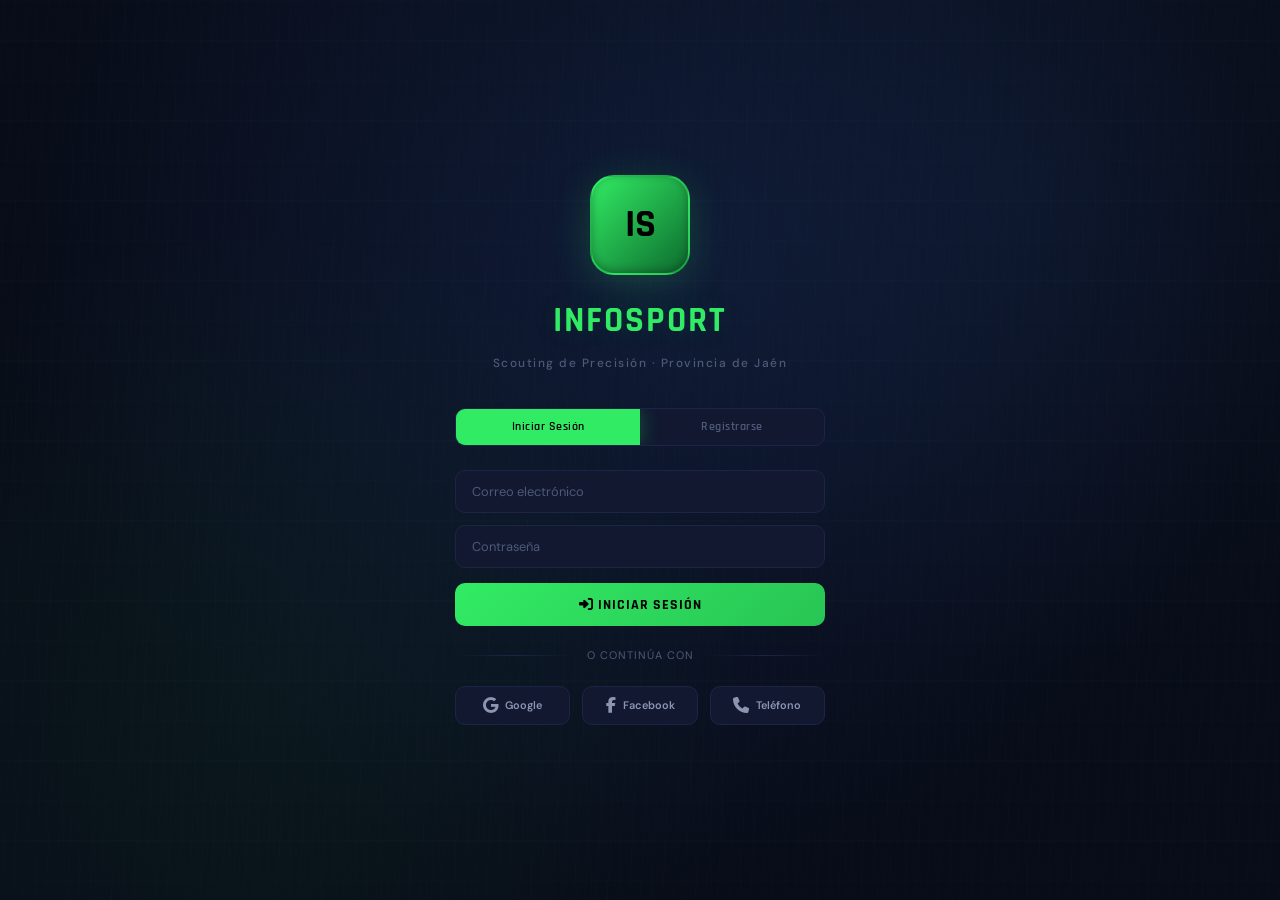
==== commit d401f98e: "feat: fondo césped, estadísticas avanzadas jugador, gráfico goles mejorado, fix switch scouting, cor" ====
--- a/infosport/index.html
+++ b/infosport/index.html
@@ -360,7 +360,8 @@
               <label>Edad máxima</label>
               <input type="number" id="filter-edad-max" placeholder="35" min="8" max="40" />
             </div>
-            <div class="filter-group" style="display:flex;align-items:flex-end;gap:0.5rem;padding-bottom:0.15rem;">
+            <div class="filter-group filter-group-toggle">
+              <label class="filter-toggle-label">Disponibilidad</label>
               <label class="toggle-switch">
                 <input type="checkbox" id="filter-disponible" />
                 <span class="toggle-slider"></span>
@@ -380,6 +381,20 @@
 
         <div class="results-info">
           <div class="results-count" id="results-count">Se encontraron <strong>0</strong> jugadores</div>
+          <div class="results-actions">
+            <div class="sort-control">
+              <label for="sort-select"><i class="fa-solid fa-arrow-down-short-wide"></i></label>
+              <select id="sort-select">
+                <option value="nombre">Nombre (A-Z)</option>
+                <option value="nombre-desc">Nombre (Z-A)</option>
+                <option value="goles" selected>Más goles</option>
+                <option value="asistencias">Más asistencias</option>
+                <option value="partidos">Más partidos</option>
+                <option value="edad-asc">Edad (menor)</option>
+                <option value="edad-desc">Edad (mayor)</option>
+              </select>
+            </div>
+          </div>
         </div>
         <div class="players-grid" id="scouting-players-grid"></div>
       </section>
@@ -565,7 +580,7 @@
         <div class="settings-item">
           <div class="settings-item-info">
             <i class="fa-solid fa-envelope"></i>
-            <div><div class="item-label">Correo electrónico</div><div class="item-desc">direccion@realjean.es</div></div>
+            <div><div class="item-label">Correo electrónico</div><div class="item-desc">direccion@realjaen.es</div></div>
           </div>
           <div class="settings-item-action"><i class="fa-solid fa-chevron-right"></i></div>
         </div>
@@ -681,7 +696,7 @@
             <i class="fa-solid fa-scale-balanced"></i>
             <div><div class="item-label">Aviso legal</div><div class="item-desc">Privacidad, copyright y condiciones</div></div>
           </div>
-          <div class="settings-item-action"><i class="fa-solid fa-chevron-right" onclick="App.showView('legal'); document.getElementById('settings-overlay').classList.remove('open');"></i></div>
+          <div class="settings-item-action" onclick="App.showView('legal'); document.getElementById('settings-overlay').classList.remove('open');"><i class="fa-solid fa-chevron-right"></i></div>
         </div>
       </div>
 
@@ -692,7 +707,7 @@
             <i class="fa-solid fa-right-from-bracket" style="color:var(--danger)"></i>
             <div><div class="item-label" style="color:var(--danger)">Cerrar sesión</div><div class="item-desc">Salir de tu cuenta de InfoSport</div></div>
           </div>
-          <div class="settings-item-action"><i class="fa-solid fa-chevron-right" style="color:var(--danger)" onclick="App.logout()"></i></div>
+          <div class="settings-item-action" onclick="App.logout()" style="cursor:pointer;"><i class="fa-solid fa-chevron-right" style="color:var(--danger)"></i></div>
         </div>
       </div>
     </div>
--- a/infosport/css/styles.css
+++ b/infosport/css/styles.css
@@ -54,9 +54,68 @@
   -webkit-font-smoothing: antialiased;
 }
 
+/* Subtle grass-field texture overlay */
+body::after {
+  content: '';
+  position: fixed;
+  inset: 0;
+  z-index: 0;
+  pointer-events: none;
+  background:
+    /* Soft vertical grass blades – layer 1 */
+    repeating-linear-gradient(
+      92deg,
+      transparent 0px,
+      transparent 3px,
+      rgba(40, 180, 70, 0.018) 3px,
+      rgba(40, 180, 70, 0.018) 4px,
+      transparent 4px,
+      transparent 9px
+    ),
+    /* Grass blades – layer 2 (offset) */
+    repeating-linear-gradient(
+      88deg,
+      transparent 0px,
+      transparent 5px,
+      rgba(34, 160, 58, 0.015) 5px,
+      rgba(34, 160, 58, 0.015) 6px,
+      transparent 6px,
+      transparent 13px
+    ),
+    /* Grass blades – layer 3 (wider spacing) */
+    repeating-linear-gradient(
+      95deg,
+      transparent 0px,
+      transparent 7px,
+      rgba(50, 200, 80, 0.012) 7px,
+      rgba(50, 200, 80, 0.012) 8px,
+      transparent 8px,
+      transparent 18px
+    ),
+    /* Subtle mowed-stripe effect (horizontal bands) */
+    repeating-linear-gradient(
+      180deg,
+      rgba(50, 235, 100, 0.012) 0px,
+      transparent 2px,
+      transparent 30px,
+      rgba(50, 235, 100, 0.018) 30px,
+      rgba(50, 235, 100, 0.018) 32px,
+      transparent 32px,
+      transparent 60px
+    ),
+    /* Very soft green ambient glow */
+    radial-gradient(
+      ellipse at 50% 50%,
+      rgba(50, 235, 100, 0.025) 0%,
+      transparent 70%
+    );
+  opacity: 1;
+}
+
 /* Football pitch texture — subtle professional background */
 .app-layout {
   background:
+    /* Pitch field-line grid (very faint) */
     radial-gradient(ellipse at 50% -20%, rgba(50,235,100,0.06) 0%, transparent 55%),
     radial-gradient(ellipse at 80% 100%, rgba(68,138,255,0.04) 0%, transparent 50%),
     repeating-linear-gradient(
@@ -69,8 +128,16 @@
       transparent 0px, transparent 60px,
       rgba(50,235,100,0.012) 60px, rgba(50,235,100,0.012) 62px
     ),
+    /* Grass-like noise grain */
+    repeating-linear-gradient(
+      175deg,
+      transparent, transparent 2px,
+      rgba(50, 235, 100, 0.008) 2px,
+      rgba(50, 235, 100, 0.008) 3px
+    ),
     var(--bg-primary);
   background-attachment: fixed;
+  position: relative;
 }
 
 a { color: var(--accent); text-decoration: none; transition: var(--transition); }
@@ -105,6 +172,27 @@
   content: '';
   position: absolute; inset: 0;
   background:
+    /* Subtle grass blades on auth */
+    repeating-linear-gradient(
+      93deg,
+      transparent 0px, transparent 4px,
+      rgba(40, 180, 70, 0.014) 4px, rgba(40, 180, 70, 0.014) 5px,
+      transparent 5px, transparent 11px
+    ),
+    repeating-linear-gradient(
+      87deg,
+      transparent 0px, transparent 6px,
+      rgba(34, 160, 58, 0.01) 6px, rgba(34, 160, 58, 0.01) 7px,
+      transparent 7px, transparent 15px
+    ),
+    /* Mowed-stripe bands */
+    repeating-linear-gradient(
+      180deg,
+      rgba(50, 235, 100, 0.01) 0px, transparent 2px,
+      transparent 40px,
+      rgba(50, 235, 100, 0.015) 40px, rgba(50, 235, 100, 0.015) 42px,
+      transparent 42px, transparent 80px
+    ),
     radial-gradient(circle at 20% 80%, rgba(50,235,100,0.05), transparent 40%),
     radial-gradient(circle at 80% 20%, rgba(68,138,255,0.05), transparent 40%);
   pointer-events: none;
@@ -495,6 +583,30 @@
   background: var(--bg-card-hover);
 }
 .filter-group select option { background: var(--bg-secondary); }
+
+/* Filter toggle variant */
+.filter-group.filter-group-toggle {
+  display: flex;
+  flex-direction: column;
+  justify-content: flex-start;
+  gap: 0;
+}
+.filter-group.filter-group-toggle .filter-toggle-label {
+  display: block;
+  font-size: 0.7rem;
+  font-weight: 600;
+  font-family: var(--font-heading);
+  color: var(--text-secondary);
+  margin-bottom: 0.35rem;
+  text-transform: uppercase;
+  letter-spacing: 1px;
+}
+.filter-group.filter-group-toggle .toggle-switch {
+  height: 38px;
+  display: flex;
+  align-items: center;
+}
+
 .filter-actions { display: flex; gap: 0.85rem; margin-top: 1.15rem; }
 
 /* ---------- Buttons ---------- */
@@ -654,7 +766,7 @@
   background: rgba(136,146,176,0.1); color: var(--text-secondary);
   border: 1px solid rgba(136,146,176,0.2);
 }
-.sello.none { display: none; }
+.player-card-body .sello.none { display: none; }
 
 .player-card-footer {
   display: flex; align-items: center; justify-content: space-between;
@@ -772,34 +884,127 @@
 .stat-box.danger .stat-value { color: var(--danger); }
 .stat-box.danger { border-color: rgba(255,82,82,0.15); }
 
-/* Goal Minutes */
+/* Goal Minutes Chart – Professional redesign */
 .goal-minutes {
-  margin-top: 1.25rem; padding-top: 1rem;
+  margin-top: 1.5rem;
+  padding-top: 1.25rem;
   border-top: 1px solid var(--border-color);
 }
-.goal-minutes h4 {
-  font-family: var(--font-heading);
-  font-size: 0.85rem; color: var(--text-secondary);
-  text-transform: uppercase; letter-spacing: 1px;
-  margin-bottom: 0.85rem;
-}
-.goal-minutes-bar {
-  display: flex; gap: 4px; align-items: flex-end; height: 80px;
-}
-.goal-zone {
-  flex: 1; display: flex; flex-direction: column;
-  align-items: center; gap: 4px; height: 100%;
+.goal-minutes-header {
+  display: flex;
+  align-items: center;
+  justify-content: space-between;
+  margin-bottom: 1rem;
+  flex-wrap: wrap;
+  gap: 0.5rem;
+}
+.goal-minutes-header h4 {
+  font-family: var(--font-heading);
+  font-size: 0.9rem;
+  color: var(--text-secondary);
+  text-transform: uppercase;
+  letter-spacing: 0.8px;
+  display: flex;
+  align-items: center;
+  gap: 0.4rem;
+}
+.goal-minutes-header h4 i {
+  color: var(--accent);
+  font-size: 0.8rem;
+}
+.goal-minutes-total {
+  font-size: 0.75rem;
+  color: var(--text-muted);
+  background: var(--bg-input);
+  padding: 0.2rem 0.65rem;
+  border-radius: var(--radius-xs);
+  border: 1px solid var(--border-color);
+}
+.goal-minutes-chart {
+  max-width: 520px;
+}
+
+/* Chart grid */
+.goal-chart-wrapper {
+  display: flex;
+  gap: 6px;
+  align-items: flex-end;
+  height: 100px;
+  padding: 0 4px;
+}
+.goal-chart-col {
+  flex: 1;
+  display: flex;
+  flex-direction: column;
+  align-items: center;
+  gap: 5px;
+  height: 100%;
   justify-content: flex-end;
-}
-.goal-zone-bar {
-  width: 100%; border-radius: 3px 3px 0 0;
-  background: var(--border-color); transition: height 0.5s ease;
+  max-width: 52px;
+}
+.goal-chart-value {
+  font-family: var(--font-heading);
+  font-size: 0.7rem;
+  font-weight: 600;
+  color: var(--accent);
+  min-height: 14px;
+  line-height: 1;
+}
+.goal-chart-bar-track {
+  width: 100%;
+  height: 100%;
+  display: flex;
+  align-items: flex-end;
+  position: relative;
+}
+.goal-chart-bar {
+  width: 100%;
+  max-width: 28px;
+  margin: 0 auto;
+  border-radius: 4px 4px 1px 1px;
+  background: var(--border-color);
+  transition: height 0.6s cubic-bezier(0.4, 0, 0.2, 1);
   min-height: 3px;
-}
-.goal-zone span {
-  font-family: var(--font-heading);
-  font-size: 0.6rem; color: var(--text-muted);
-}
+  position: relative;
+}
+.goal-chart-bar.active {
+  background: linear-gradient(180deg, var(--accent) 0%, rgba(50, 235, 100, 0.5) 100%);
+  box-shadow: 0 0 8px rgba(50, 235, 100, 0.15);
+}
+.goal-chart-bar.avg-zone {
+  background: linear-gradient(180deg, #448aff 0%, rgba(68, 138, 255, 0.5) 100%);
+  box-shadow: 0 0 12px rgba(68, 138, 255, 0.2);
+}
+.goal-chart-label {
+  font-family: var(--font-heading);
+  font-size: 0.72rem;
+  font-weight: 500;
+  color: var(--text-muted);
+  white-space: nowrap;
+  letter-spacing: -0.2px;
+}
+
+/* Avg line */
+.goal-chart-avg-line {
+  margin-top: 0.75rem;
+  font-size: 0.78rem;
+  color: var(--text-secondary);
+  display: flex;
+  align-items: center;
+  gap: 0.4rem;
+}
+.goal-chart-avg-line i {
+  color: #448aff;
+  font-size: 0.7rem;
+}
+.goal-chart-avg-line strong {
+  color: #448aff;
+  font-weight: 600;
+}
+
+/* Stat box accent-secondary variant */
+.stat-box.accent-secondary .stat-value { color: var(--accent-secondary); }
+.stat-box.accent-secondary { border-color: rgba(68,138,255,0.2); }
 
 /* Timeline */
 .timeline { display: flex; flex-direction: column; gap: 0; position: relative; }
@@ -1275,9 +1480,51 @@
 .back-btn:hover { color: var(--accent); }
 
 /* ---------- Results ---------- */
-.results-info { display: flex; align-items: center; justify-content: space-between; margin-bottom: 1.15rem; }
+.results-info { display: flex; align-items: center; justify-content: space-between; margin-bottom: 1.15rem; flex-wrap: wrap; gap: 0.75rem; }
 .results-count { font-size: 0.88rem; color: var(--text-secondary); }
 .results-count strong { color: var(--accent); font-family: var(--font-heading); }
+
+/* Sort control */
+.results-actions { display: flex; align-items: center; gap: 0.75rem; }
+.sort-control {
+  display: flex; align-items: center; gap: 0.45rem;
+}
+.sort-control label {
+  color: var(--text-muted); font-size: 0.8rem;
+  display: flex; align-items: center;
+}
+.sort-control select {
+  padding: 0.35rem 0.7rem;
+  background: var(--bg-input);
+  border: 1px solid var(--border-color);
+  border-radius: var(--radius-xs);
+  color: var(--text-primary);
+  font-size: 0.78rem;
+  font-family: var(--font-body);
+  cursor: pointer;
+  transition: var(--transition);
+}
+.sort-control select:focus {
+  border-color: var(--accent);
+  box-shadow: 0 0 0 2px var(--accent-glow);
+}
+.sort-control select option { background: var(--bg-secondary); }
+
+/* Favorite button */
+.btn-fav {
+  background: none;
+  border: none;
+  color: var(--text-muted);
+  font-size: 1rem;
+  cursor: pointer;
+  transition: var(--transition);
+  padding: 0.25rem;
+  line-height: 1;
+  flex-shrink: 0;
+}
+.btn-fav:hover { color: #ffc107; transform: scale(1.15); }
+.btn-fav.active { color: #ffc107; }
+.btn-fav.active:hover { color: var(--text-muted); }
 
 /* ---------- Modal ---------- */
 .modal-overlay {
@@ -1564,6 +1811,122 @@
   font-weight: 500;
 }
 
+/* Advanced Stats Grid */
+.advanced-stats-grid {
+  display: grid;
+  grid-template-columns: repeat(auto-fill, minmax(280px, 1fr));
+  gap: 0.85rem;
+}
+.adv-stat-item {
+  display: flex;
+  align-items: center;
+  gap: 0.85rem;
+  padding: 0.85rem 1rem;
+  background: rgba(0,0,0,0.15);
+  border: 1px solid var(--border-color);
+  border-radius: var(--radius-sm);
+  position: relative;
+  overflow: hidden;
+  transition: var(--transition);
+}
+.adv-stat-item:hover {
+  border-color: rgba(50,235,100,0.2);
+  background: rgba(0,0,0,0.2);
+}
+.adv-stat-icon {
+  width: 36px;
+  height: 36px;
+  display: flex;
+  align-items: center;
+  justify-content: center;
+  border-radius: 8px;
+  background: rgba(50,235,100,0.08);
+  color: var(--text-secondary);
+  font-size: 0.9rem;
+  flex-shrink: 0;
+}
+.adv-stat-data {
+  flex: 1;
+  display: flex;
+  flex-direction: column;
+  gap: 0.1rem;
+  min-width: 0;
+}
+.adv-stat-value {
+  font-family: var(--font-heading);
+  font-size: 1.2rem;
+  font-weight: 700;
+  color: var(--text-primary);
+  line-height: 1.2;
+}
+.adv-stat-label {
+  font-size: 0.72rem;
+  color: var(--text-muted);
+  font-weight: 500;
+  text-transform: uppercase;
+  letter-spacing: 0.5px;
+}
+.adv-stat-bar {
+  width: 60px;
+  height: 6px;
+  background: var(--border-color);
+  border-radius: 3px;
+  overflow: hidden;
+  flex-shrink: 0;
+}
+.adv-stat-bar-fill {
+  height: 100%;
+  border-radius: 3px;
+  background: var(--accent);
+  transition: width 0.8s cubic-bezier(0.4, 0, 0.2, 1);
+}
+.adv-stat-bar-fill.accent { background: var(--accent); }
+.adv-stat-bar-fill.blue { background: var(--accent-secondary); }
+.adv-stat-bar-fill.orange { background: var(--warning); }
+.adv-stat-bar-fill.red { background: var(--danger); }
+.adv-stat-bar-fill.purple { background: #e040fb; }
+.adv-stat-bar-fill.cyan { background: #26c6da; }
+
+/* Player Dashboard Radar */
+.player-dashboard-radar {
+  display: flex;
+  align-items: center;
+  gap: 2rem;
+  flex-wrap: wrap;
+}
+.player-dashboard-radar .radar-chart-container {
+  flex-shrink: 0;
+}
+.radar-summary {
+  display: flex;
+  flex-direction: column;
+  gap: 1rem;
+}
+.radar-avg-badge {
+  display: flex;
+  flex-direction: column;
+  align-items: center;
+  background: linear-gradient(145deg, rgba(50,235,100,0.12), rgba(68,138,255,0.08));
+  border: 1px solid rgba(50,235,100,0.2);
+  border-radius: var(--radius);
+  padding: 1rem 1.5rem;
+  text-align: center;
+}
+.radar-avg-number {
+  font-family: var(--font-heading);
+  font-size: 2.5rem;
+  font-weight: 700;
+  color: var(--accent);
+  line-height: 1;
+}
+.radar-avg-label {
+  font-size: 0.72rem;
+  color: var(--text-muted);
+  text-transform: uppercase;
+  letter-spacing: 0.5px;
+  margin-top: 0.25rem;
+}
+
 /* Player Matches List */
 .player-match-card {
   background: var(--bg-card);
